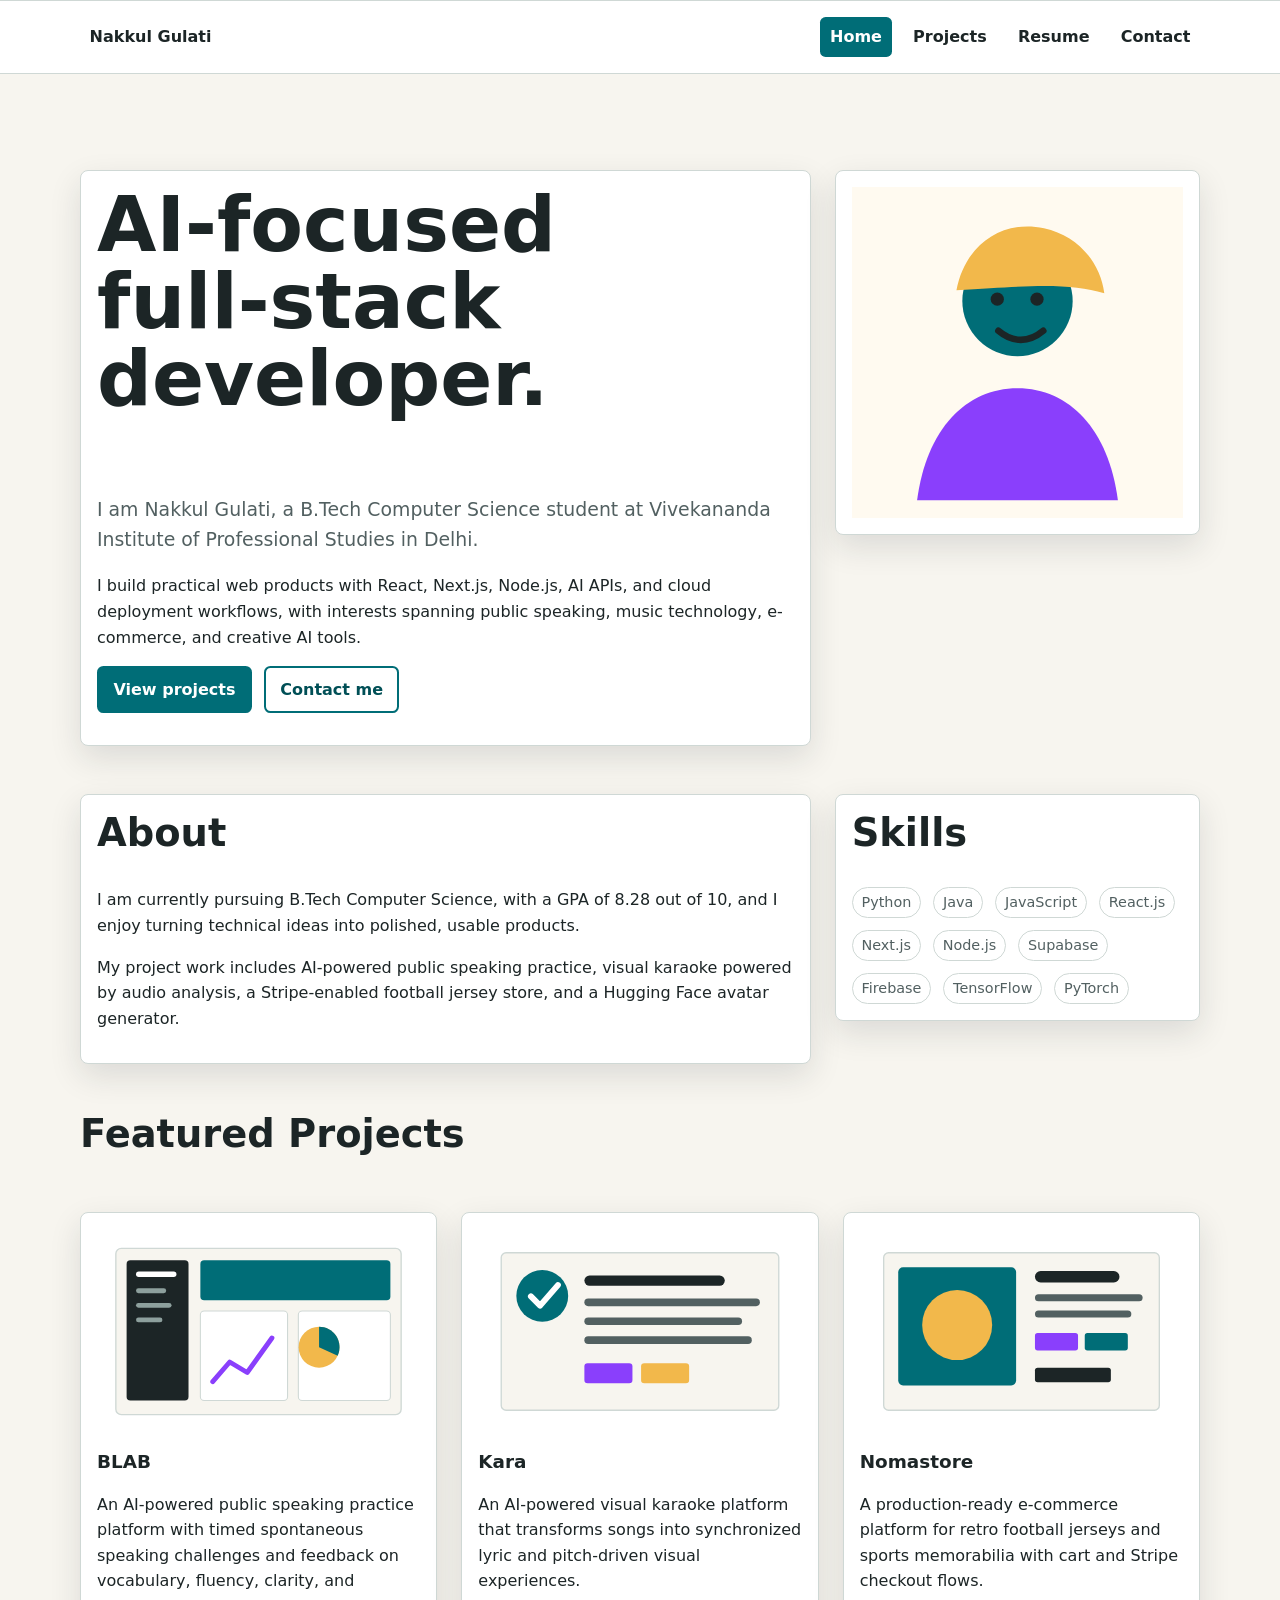
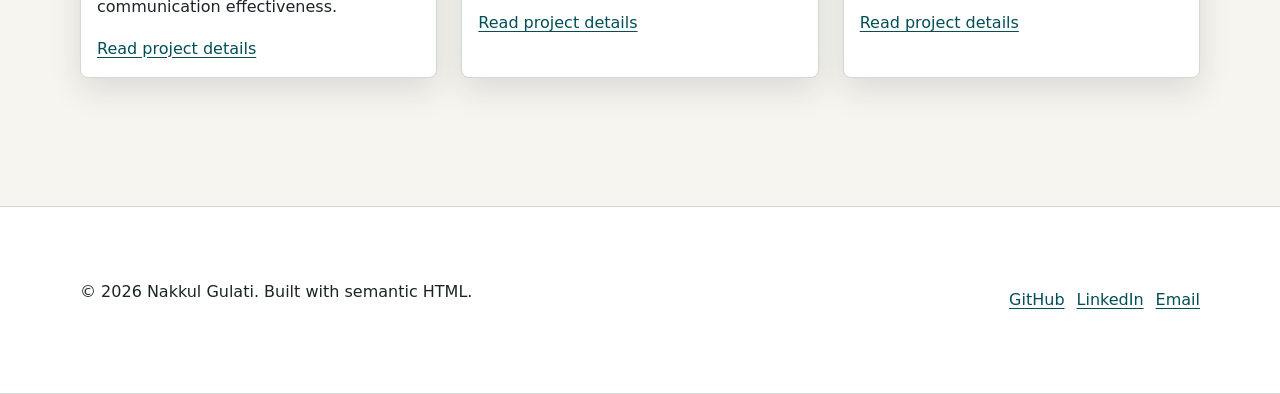
==== index.html @ f51c49ff "Initial portfolio website" ====
<!doctype html>
<html lang="en">
  <head>
    <meta charset="utf-8">
    <meta name="viewport" content="width=device-width, initial-scale=1">
    <title>Nakkul Gulati | Computer Science Portfolio</title>
    <meta name="description" content="Portfolio of Nakkul Gulati, a B.Tech Computer Science student building AI-powered web platforms, e-commerce products, and creative developer tools.">
    <link rel="canonical" href="https://example.com/">
    <meta property="og:title" content="Nakkul Gulati | Computer Science Portfolio">
    <meta property="og:description" content="AI-powered speaking practice, visual karaoke, e-commerce, and developer projects by Nakkul Gulati.">
    <meta property="og:image" content="https://example.com/assets/profile-portrait.svg">
    <meta property="og:type" content="profile">
    <meta name="twitter:card" content="summary_large_image">
    <meta name="twitter:title" content="Nakkul Gulati | Computer Science Portfolio">
    <meta name="twitter:description" content="AI-powered speaking practice, visual karaoke, e-commerce, and developer projects by Nakkul Gulati.">
    <meta name="twitter:image" content="https://example.com/assets/profile-portrait.svg">
    <link rel="stylesheet" href="styles.css">
    <script type="application/ld+json">
      {
        "@context": "https://schema.org",
        "@type": "ProfilePage",
        "dateModified": "2026-08-26",
        "mainEntity": {
          "@type": "Person",
          "name": "Nakkul Gulati",
          "jobTitle": "Computer Science Student and Full-Stack Developer",
          "email": "mailto:nakulgulati1994@gmail.com",
          "telephone": "+919625531077",
          "address": {
            "@type": "PostalAddress",
            "addressLocality": "Delhi",
            "addressCountry": "IN"
          },
          "url": "https://example.com/",
          "sameAs": [
            "https://www.linkedin.com/in/NakkulGulati",
            "https://github.com/noxgoes"
          ]
        }
      }
    </script>
  </head>
  <body>
    <a class="skip-link" href="#main-content">Skip to content</a>
    <header>
      <nav aria-label="Primary navigation">
        <a class="brand" href="index.html">Nakkul Gulati</a>
        <ul>
          <li><a href="index.html" aria-current="page">Home</a></li>
          <li><a href="projects.html">Projects</a></li>
          <li><a href="resume.html">Resume</a></li>
          <li><a href="contact.html">Contact</a></li>
        </ul>
      </nav>
    </header>

    <main id="main-content">
      <section class="hero" aria-labelledby="home-title">
        <article>
          <h1 id="home-title">AI-focused full-stack developer.</h1>
          <p class="lede">I am Nakkul Gulati, a B.Tech Computer Science student at Vivekananda Institute of Professional Studies in Delhi.</p>
          <p>I build practical web products with React, Next.js, Node.js, AI APIs, and cloud deployment workflows, with interests spanning public speaking, music technology, e-commerce, and creative AI tools.</p>
          <p class="button-row">
            <a class="button" href="projects.html">View projects</a>
            <a class="button secondary" href="contact.html">Contact me</a>
          </p>
        </article>
        <aside class="portrait" aria-label="Professional profile image">
          <img src="assets/profile-portrait.svg" alt="Abstract portrait representing Nakkul Gulati">
        </aside>
      </section>

      <section class="content-grid" aria-labelledby="about-heading">
        <article>
          <h2 id="about-heading">About</h2>
          <p>I am currently pursuing B.Tech Computer Science, with a GPA of 8.28 out of 10, and I enjoy turning technical ideas into polished, usable products.</p>
          <p>My project work includes AI-powered public speaking practice, visual karaoke powered by audio analysis, a Stripe-enabled football jersey store, and a Hugging Face avatar generator.</p>
        </article>
        <aside aria-label="Core strengths">
          <h2>Skills</h2>
          <ul class="tag-list">
            <li>Python</li>
            <li>Java</li>
            <li>JavaScript</li>
            <li>React.js</li>
            <li>Next.js</li>
            <li>Node.js</li>
            <li>Supabase</li>
            <li>Firebase</li>
            <li>TensorFlow</li>
            <li>PyTorch</li>
          </ul>
        </aside>
      </section>

      <section class="project-grid" aria-labelledby="featured-heading">
        <h2 id="featured-heading">Featured Projects</h2>
        <article>
          <img src="assets/project-dashboard.svg" alt="Dashboard-style interface preview representing BLAB public speaking analytics">
          <h3>BLAB</h3>
          <p>An AI-powered public speaking practice platform with timed spontaneous speaking challenges and feedback on vocabulary, fluency, clarity, and communication effectiveness.</p>
          <a href="projects.html#blab">Read project details</a>
        </article>
        <article>
          <img src="assets/project-accessibility.svg" alt="Checklist-style interface preview representing Kara audio synchronization features">
          <h3>Kara</h3>
          <p>An AI-powered visual karaoke platform that transforms songs into synchronized lyric and pitch-driven visual experiences.</p>
          <a href="projects.html#kara">Read project details</a>
        </article>
        <article>
          <img src="assets/project-commerce.svg" alt="Commerce product page preview representing Nomastore">
          <h3>Nomastore</h3>
          <p>A production-ready e-commerce platform for retro football jerseys and sports memorabilia with cart and Stripe checkout flows.</p>
          <a href="projects.html#nomastore">Read project details</a>
        </article>
      </section>
    </main>

    <footer>
      <section aria-labelledby="footer-heading">
        <h2 class="sr-only" id="footer-heading">Site Footer</h2>
        <p>&copy; 2026 Nakkul Gulati. Built with semantic HTML.</p>
        <ul>
          <li><a href="https://github.com/noxgoes">GitHub</a></li>
          <li><a href="https://www.linkedin.com/in/NakkulGulati">LinkedIn</a></li>
          <li><a href="mailto:nakulgulati1994@gmail.com">Email</a></li>
        </ul>
      </section>
    </footer>
  </body>
</html>
---- styles.css ----
:root {
  color-scheme: light;
  --bg: #f7f5ef;
  --surface: #ffffff;
  --ink: #1c2526;
  --muted: #526061;
  --accent: #006d77;
  --accent-strong: #004f56;
  --line: #cfd8d5;
  --focus: #b45309;
  --shadow: 0 12px 32px rgba(28, 37, 38, 0.12);
}

* {
  box-sizing: border-box;
}

html {
  scroll-behavior: smooth;
}

body {
  margin: 0;
  background: var(--bg);
  color: var(--ink);
  font-family: Inter, ui-sans-serif, system-ui, -apple-system, BlinkMacSystemFont, "Segoe UI", sans-serif;
  font-size: 1rem;
  line-height: 1.6;
}

img {
  display: block;
  max-width: 100%;
  height: auto;
}

a {
  color: var(--accent-strong);
  text-underline-offset: 0.18em;
}

a:hover {
  color: #8a3ffc;
}

a:focus-visible,
button:focus-visible,
input:focus-visible,
textarea:focus-visible,
select:focus-visible {
  outline: 3px solid var(--focus);
  outline-offset: 3px;
}

.skip-link {
  position: absolute;
  left: 1rem;
  top: 1rem;
  z-index: 10;
  transform: translateY(-150%);
  background: var(--ink);
  color: #fff;
  padding: 0.7rem 1rem;
  border-radius: 0.35rem;
}

.skip-link:focus {
  transform: translateY(0);
}

.sr-only {
  position: absolute;
  width: 1px;
  height: 1px;
  padding: 0;
  margin: -1px;
  overflow: hidden;
  clip: rect(0, 0, 0, 0);
  white-space: nowrap;
  border: 0;
}

header,
footer {
  background: #ffffff;
  border-block: 1px solid var(--line);
}

header {
  position: sticky;
  top: 0;
  z-index: 5;
}

nav,
main,
footer > section {
  width: min(1120px, calc(100% - 2rem));
  margin-inline: auto;
}

nav {
  display: flex;
  align-items: center;
  justify-content: space-between;
  gap: 1rem;
  padding-block: 1rem;
}

.brand {
  color: var(--ink);
  font-weight: 800;
  text-decoration: none;
}

nav ul,
footer ul,
.tag-list,
.resume-list,
.contact-list {
  display: flex;
  flex-wrap: wrap;
  gap: 0.75rem;
  padding: 0;
  margin: 0;
  list-style: none;
}

nav a {
  display: inline-flex;
  min-height: 2.5rem;
  align-items: center;
  border-radius: 0.35rem;
  padding: 0.35rem 0.6rem;
  color: var(--ink);
  font-weight: 650;
  text-decoration: none;
}

nav a[aria-current="page"] {
  background: var(--accent);
  color: #fff;
}

main {
  padding-block: 3rem;
}

section {
  margin-block: 3rem;
}

.hero,
.content-grid,
.project-grid,
.resume-grid,
.contact-grid {
  display: grid;
  gap: 1.5rem;
}

.hero,
.content-grid,
.resume-grid,
.contact-grid {
  grid-template-columns: minmax(0, 1.6fr) minmax(16rem, 0.8fr);
  align-items: start;
}

h1,
h2,
h3,
p {
  margin-top: 0;
}

h1 {
  max-width: 12ch;
  font-size: clamp(2.4rem, 6vw, 4.8rem);
  line-height: 1;
}

h2 {
  font-size: clamp(1.6rem, 3vw, 2.4rem);
  line-height: 1.15;
}

h3 {
  font-size: 1.15rem;
  line-height: 1.25;
}

.lede {
  max-width: 62ch;
  color: var(--muted);
  font-size: 1.18rem;
}

.button-row {
  display: flex;
  flex-wrap: wrap;
  gap: 0.75rem;
}

.button {
  display: inline-flex;
  min-height: 2.75rem;
  align-items: center;
  justify-content: center;
  border: 2px solid var(--accent);
  border-radius: 0.4rem;
  padding: 0.55rem 0.9rem;
  background: var(--accent);
  color: #fff;
  font-weight: 750;
  text-decoration: none;
}

.button.secondary {
  background: transparent;
  color: var(--accent-strong);
}

article,
aside,
.panel {
  border: 1px solid var(--line);
  border-radius: 0.5rem;
  background: var(--surface);
  box-shadow: var(--shadow);
}

article,
aside {
  padding: 1rem;
}

.portrait {
  overflow: hidden;
}

.portrait img {
  width: 100%;
}

.project-grid {
  grid-template-columns: repeat(3, minmax(0, 1fr));
}

.project-grid > h2 {
  grid-column: 1 / -1;
}

article img {
  border-radius: 0.35rem;
  margin-bottom: 1rem;
}

.tag-list li {
  border: 1px solid var(--line);
  border-radius: 999px;
  padding: 0.18rem 0.55rem;
  color: var(--muted);
  font-size: 0.9rem;
}

.resume-list {
  flex-direction: column;
}

.resume-list li {
  border-left: 4px solid var(--accent);
  padding-left: 0.85rem;
}

form {
  display: grid;
  gap: 1rem;
}

fieldset {
  display: grid;
  gap: 0.65rem;
  border: 1px solid var(--line);
  border-radius: 0.5rem;
  padding: 1rem;
}

label,
legend {
  font-weight: 750;
}

input,
textarea {
  width: 100%;
  min-height: 2.75rem;
  border: 1px solid #8da09d;
  border-radius: 0.35rem;
  padding: 0.65rem;
  color: var(--ink);
  font: inherit;
}

input[type="radio"] {
  width: auto;
  min-height: auto;
  margin-right: 0.4rem;
}

textarea {
  min-height: 9rem;
  resize: vertical;
}

.required {
  color: #9d2a14;
}

.error {
  min-height: 1.5rem;
  color: #9d2a14;
  font-weight: 650;
}

button {
  min-height: 2.9rem;
  border: 0;
  border-radius: 0.4rem;
  padding: 0.65rem 1rem;
  background: var(--accent);
  color: #fff;
  cursor: pointer;
  font: inherit;
  font-weight: 800;
}

footer {
  margin-top: 2rem;
}

footer > section {
  display: flex;
  align-items: center;
  justify-content: space-between;
  gap: 1rem;
  padding-block: 1.5rem;
}

@media (max-width: 780px) {
  nav,
  footer > section,
  .hero,
  .content-grid,
  .resume-grid,
  .contact-grid {
    display: grid;
    grid-template-columns: 1fr;
  }

  .project-grid {
    grid-template-columns: 1fr;
  }

  h1 {
    max-width: 100%;
  }
}
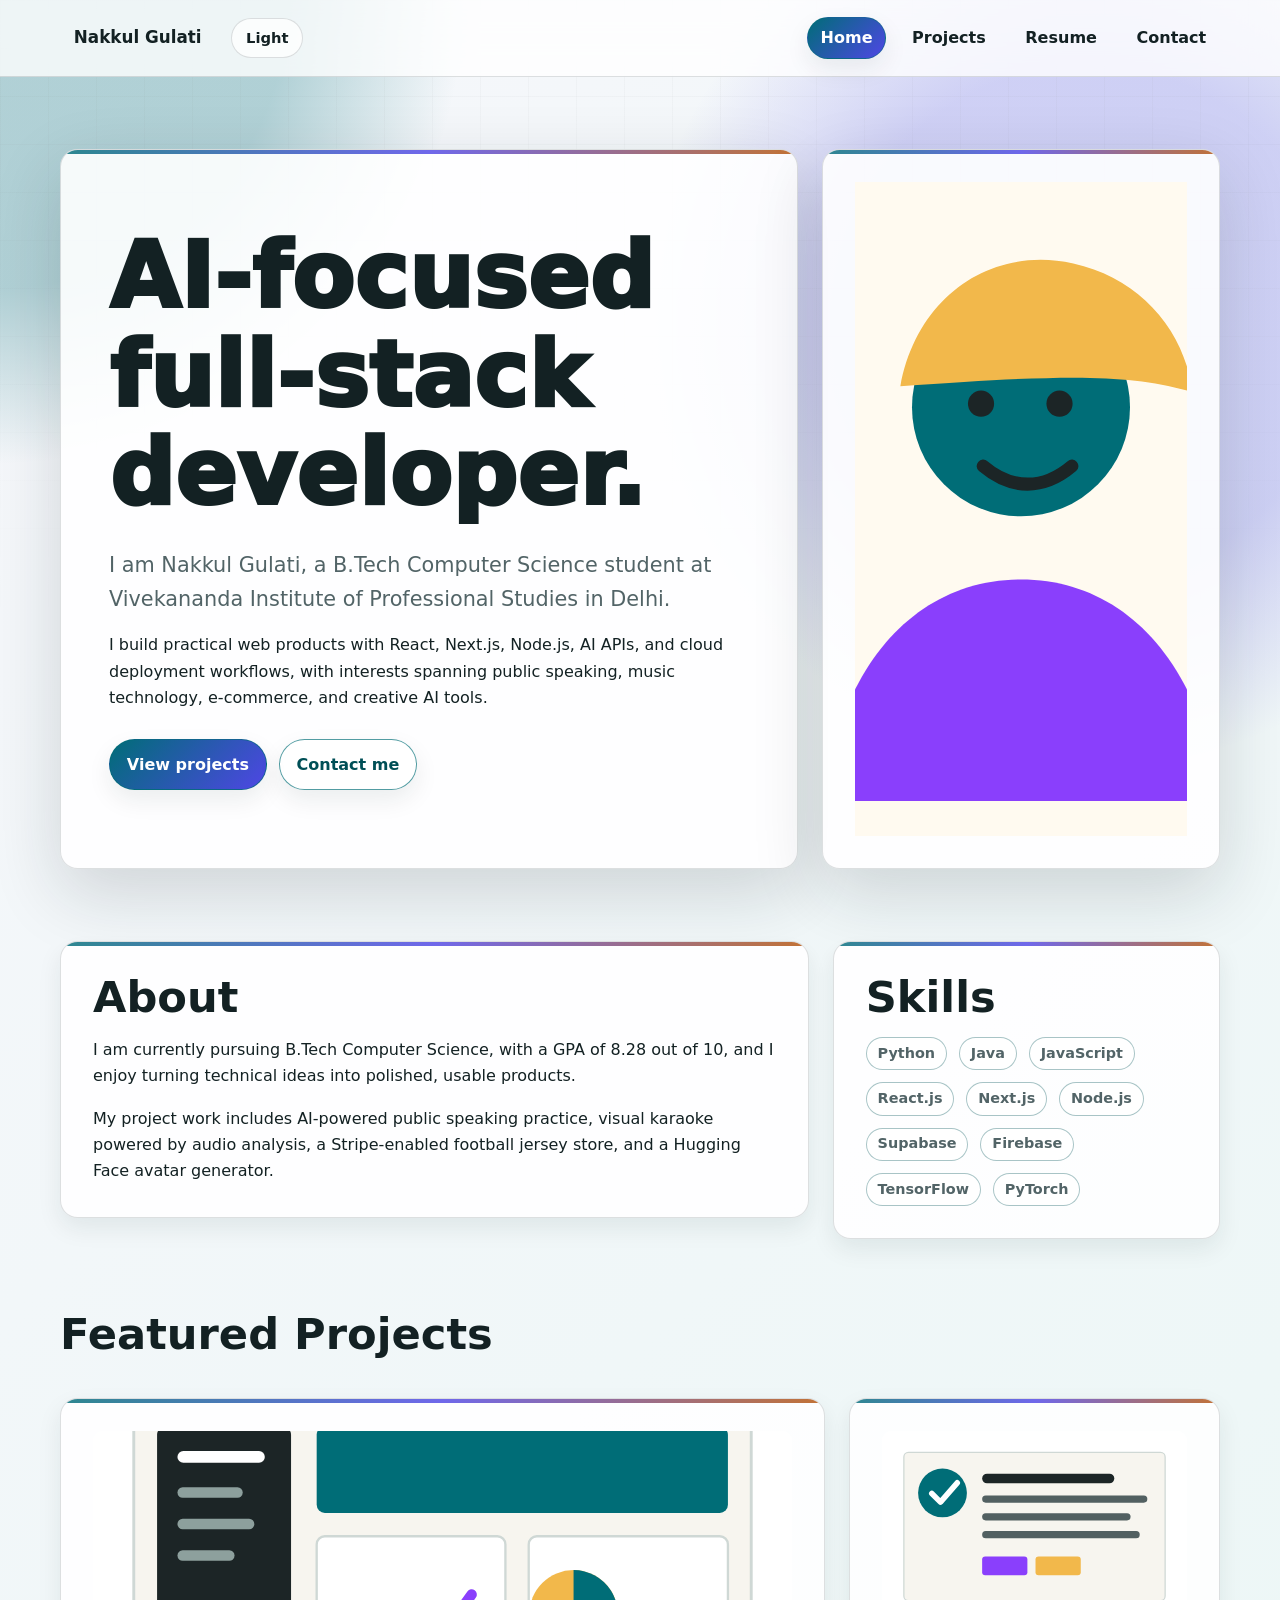
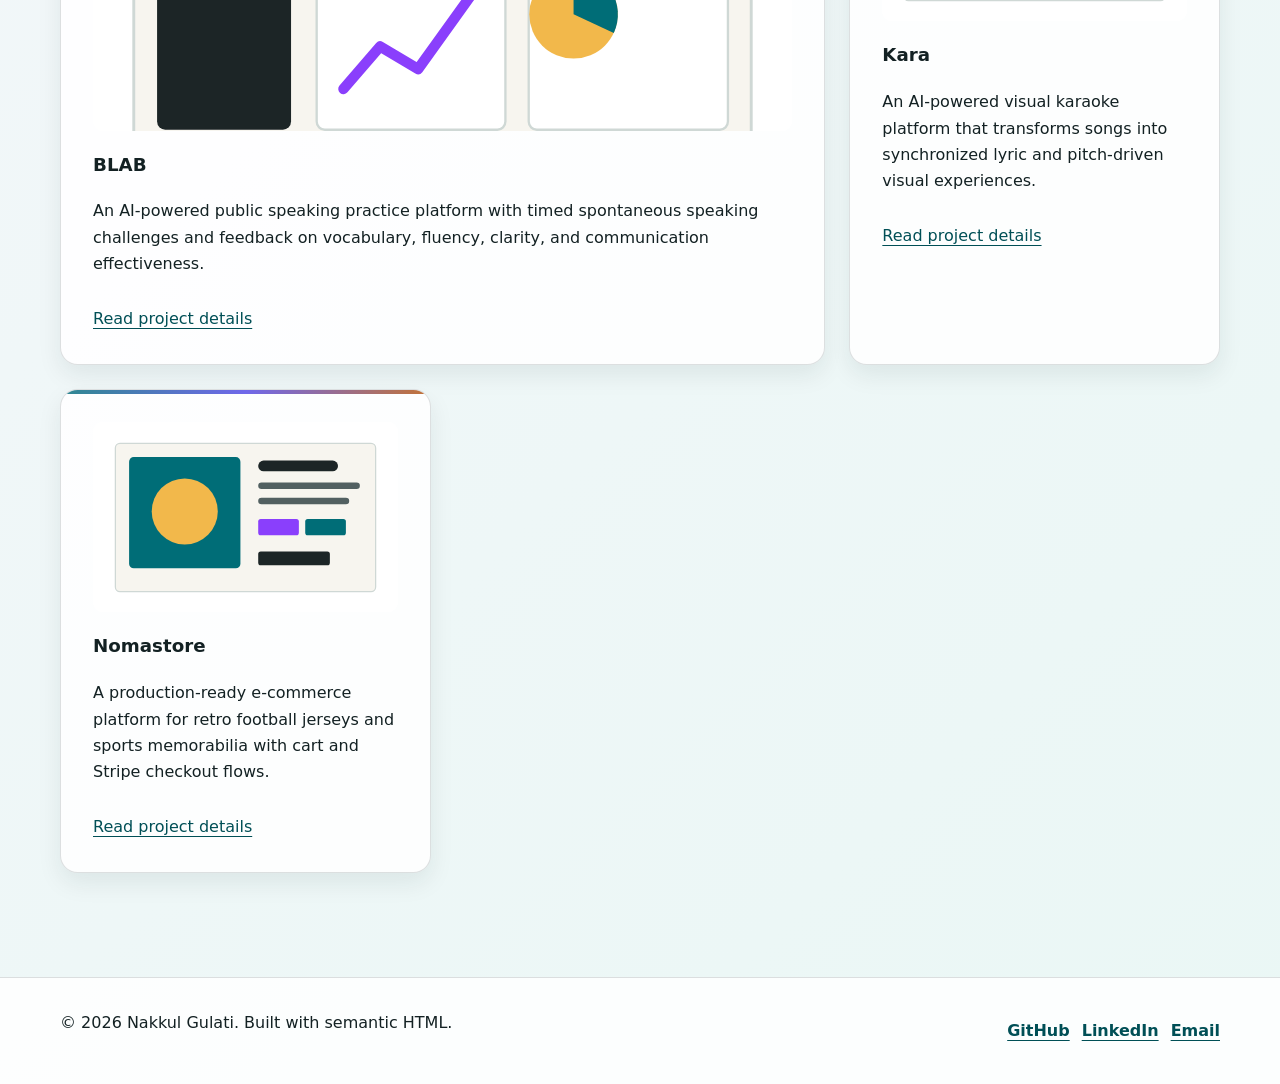
==== commit 1ebc650c: "Enhance responsive portfolio design" ====
--- a/index.html
+++ b/index.html
@@ -45,6 +45,7 @@
     <header>
       <nav aria-label="Primary navigation">
         <a class="brand" href="index.html">Nakkul Gulati</a>
+        <button class="theme-toggle" type="button" aria-label="Switch color theme" aria-pressed="false">Theme</button>
         <ul>
           <li><a href="index.html" aria-current="page">Home</a></li>
           <li><a href="projects.html">Projects</a></li>
@@ -127,5 +128,6 @@
         </ul>
       </section>
     </footer>
+    <script src="theme.js"></script>
   </body>
 </html>
--- a/styles.css
+++ b/styles.css
@@ -1,14 +1,90 @@
 :root {
   color-scheme: light;
-  --bg: #f7f5ef;
-  --surface: #ffffff;
-  --ink: #1c2526;
-  --muted: #526061;
+  --bg: #f6f7fb;
+  --bg-soft: #eaf7f5;
+  --surface: rgba(255, 255, 255, 0.88);
+  --surface-strong: #ffffff;
+  --ink: #132123;
+  --muted: #526467;
   --accent: #006d77;
   --accent-strong: #004f56;
-  --line: #cfd8d5;
+  --accent-warm: #b45309;
+  --accent-cool: #4f46e5;
+  --line: rgba(19, 33, 35, 0.14);
+  --field: #ffffff;
   --focus: #b45309;
-  --shadow: 0 12px 32px rgba(28, 37, 38, 0.12);
+  --shadow-sm: 0 10px 24px rgba(19, 33, 35, 0.08);
+  --shadow-lg: 0 24px 70px rgba(19, 33, 35, 0.16);
+  --radius-sm: 0.45rem;
+  --radius-md: 0.7rem;
+  --radius-lg: 1.1rem;
+  --container: min(1160px, calc(100% - 2rem));
+  --space-1: 0.5rem;
+  --space-2: 0.75rem;
+  --space-3: 1rem;
+  --space-4: 1.5rem;
+  --space-5: 2rem;
+  --space-6: 3rem;
+  --space-7: 4.5rem;
+}
+
+@media (prefers-color-scheme: dark) {
+  :root {
+    color-scheme: dark;
+    --bg: #0d1117;
+    --bg-soft: #112521;
+    --surface: rgba(20, 28, 38, 0.86);
+    --surface-strong: #141c26;
+    --ink: #f3f7f6;
+    --muted: #b8c7c5;
+    --accent: #2dd4bf;
+    --accent-strong: #7dd3fc;
+    --accent-warm: #fbbf24;
+    --accent-cool: #a5b4fc;
+    --line: rgba(243, 247, 246, 0.16);
+    --field: #101821;
+    --focus: #fbbf24;
+    --shadow-sm: 0 10px 24px rgba(0, 0, 0, 0.28);
+    --shadow-lg: 0 24px 80px rgba(0, 0, 0, 0.42);
+  }
+}
+
+:root[data-theme="dark"] {
+  color-scheme: dark;
+  --bg: #0d1117;
+  --bg-soft: #112521;
+  --surface: rgba(20, 28, 38, 0.86);
+  --surface-strong: #141c26;
+  --ink: #f3f7f6;
+  --muted: #b8c7c5;
+  --accent: #2dd4bf;
+  --accent-strong: #7dd3fc;
+  --accent-warm: #fbbf24;
+  --accent-cool: #a5b4fc;
+  --line: rgba(243, 247, 246, 0.16);
+  --field: #101821;
+  --focus: #fbbf24;
+  --shadow-sm: 0 10px 24px rgba(0, 0, 0, 0.28);
+  --shadow-lg: 0 24px 80px rgba(0, 0, 0, 0.42);
+}
+
+:root[data-theme="light"] {
+  color-scheme: light;
+  --bg: #f6f7fb;
+  --bg-soft: #eaf7f5;
+  --surface: rgba(255, 255, 255, 0.88);
+  --surface-strong: #ffffff;
+  --ink: #132123;
+  --muted: #526467;
+  --accent: #006d77;
+  --accent-strong: #004f56;
+  --accent-warm: #b45309;
+  --accent-cool: #4f46e5;
+  --line: rgba(19, 33, 35, 0.14);
+  --field: #ffffff;
+  --focus: #b45309;
+  --shadow-sm: 0 10px 24px rgba(19, 33, 35, 0.08);
+  --shadow-lg: 0 24px 70px rgba(19, 33, 35, 0.16);
 }
 
 * {
@@ -20,12 +96,30 @@
 }
 
 body {
+  min-height: 100vh;
   margin: 0;
-  background: var(--bg);
+  background:
+    radial-gradient(circle at top left, color-mix(in srgb, var(--accent) 28%, transparent) 0 18rem, transparent 29rem),
+    radial-gradient(circle at 85% 12%, color-mix(in srgb, var(--accent-cool) 22%, transparent) 0 16rem, transparent 28rem),
+    linear-gradient(135deg, var(--bg), var(--bg-soft));
   color: var(--ink);
   font-family: Inter, ui-sans-serif, system-ui, -apple-system, BlinkMacSystemFont, "Segoe UI", sans-serif;
   font-size: 1rem;
-  line-height: 1.6;
+  line-height: 1.65;
+  letter-spacing: 0;
+}
+
+body::before {
+  position: fixed;
+  inset: 0;
+  z-index: -1;
+  pointer-events: none;
+  content: "";
+  background-image:
+    linear-gradient(rgba(128, 128, 128, 0.05) 1px, transparent 1px),
+    linear-gradient(90deg, rgba(128, 128, 128, 0.05) 1px, transparent 1px);
+  background-size: 48px 48px;
+  mask-image: linear-gradient(to bottom, #000, transparent 70%);
 }
 
 img {
@@ -36,11 +130,13 @@
 
 a {
   color: var(--accent-strong);
-  text-underline-offset: 0.18em;
+  text-decoration-thickness: 0.08em;
+  text-underline-offset: 0.22em;
+  transition: color 180ms ease, background 180ms ease, border-color 180ms ease, transform 180ms ease;
 }
 
 a:hover {
-  color: #8a3ffc;
+  color: var(--accent-cool);
 }
 
 a:focus-visible,
@@ -49,19 +145,20 @@
 textarea:focus-visible,
 select:focus-visible {
   outline: 3px solid var(--focus);
-  outline-offset: 3px;
+  outline-offset: 4px;
 }
 
 .skip-link {
   position: absolute;
   left: 1rem;
   top: 1rem;
-  z-index: 10;
+  z-index: 20;
   transform: translateY(-150%);
+  border-radius: var(--radius-sm);
   background: var(--ink);
-  color: #fff;
-  padding: 0.7rem 1rem;
-  border-radius: 0.35rem;
+  color: var(--bg);
+  padding: 0.75rem 1rem;
+  font-weight: 800;
 }
 
 .skip-link:focus {
@@ -80,36 +177,40 @@
   border: 0;
 }
 
-header,
-footer {
-  background: #ffffff;
-  border-block: 1px solid var(--line);
-}
-
 header {
   position: sticky;
   top: 0;
-  z-index: 5;
+  z-index: 10;
+  border-bottom: 1px solid var(--line);
+  background: color-mix(in srgb, var(--surface-strong) 78%, transparent);
+  backdrop-filter: blur(18px);
+}
+
+footer {
+  border-top: 1px solid var(--line);
+  background: color-mix(in srgb, var(--surface-strong) 84%, transparent);
 }
 
 nav,
 main,
 footer > section {
-  width: min(1120px, calc(100% - 2rem));
+  width: var(--container);
   margin-inline: auto;
 }
 
 nav {
-  display: flex;
+  display: grid;
+  grid-template-columns: 1fr auto;
+  gap: var(--space-3);
   align-items: center;
-  justify-content: space-between;
-  gap: 1rem;
-  padding-block: 1rem;
+  padding-block: var(--space-3);
 }
 
 .brand {
+  width: max-content;
   color: var(--ink);
-  font-weight: 800;
+  font-size: 1.05rem;
+  font-weight: 900;
   text-decoration: none;
 }
 
@@ -120,34 +221,67 @@
 .contact-list {
   display: flex;
   flex-wrap: wrap;
-  gap: 0.75rem;
+  gap: var(--space-2);
   padding: 0;
   margin: 0;
   list-style: none;
+}
+
+nav ul {
+  grid-column: 1 / -1;
+  align-items: center;
 }
 
 nav a {
   display: inline-flex;
   min-height: 2.5rem;
   align-items: center;
-  border-radius: 0.35rem;
-  padding: 0.35rem 0.6rem;
+  border: 1px solid transparent;
+  border-radius: 999px;
+  padding: 0.45rem 0.8rem;
   color: var(--ink);
-  font-weight: 650;
+  font-weight: 750;
   text-decoration: none;
 }
 
+nav a:hover {
+  border-color: var(--line);
+  background: color-mix(in srgb, var(--surface-strong) 68%, transparent);
+  color: var(--accent-strong);
+}
+
 nav a[aria-current="page"] {
-  background: var(--accent);
-  color: #fff;
+  border-color: color-mix(in srgb, var(--accent) 52%, transparent);
+  background: linear-gradient(135deg, var(--accent), var(--accent-cool));
+  color: #ffffff;
+  box-shadow: var(--shadow-sm);
+}
+
+.theme-toggle {
+  min-height: 2.5rem;
+  border: 1px solid var(--line);
+  border-radius: 999px;
+  padding: 0.45rem 0.85rem;
+  background: color-mix(in srgb, var(--surface-strong) 76%, transparent);
+  color: var(--ink);
+  box-shadow: none;
+  font-size: 0.92rem;
+  font-weight: 850;
+}
+
+.theme-toggle:hover {
+  transform: translateY(-1px);
+  box-shadow: var(--shadow-sm);
 }
 
 main {
-  padding-block: 3rem;
+  display: grid;
+  gap: var(--space-6);
+  padding-block: var(--space-6);
 }
 
 section {
-  margin-block: 3rem;
+  margin: 0;
 }
 
 .hero,
@@ -156,15 +290,7 @@
 .resume-grid,
 .contact-grid {
   display: grid;
-  gap: 1.5rem;
-}
-
-.hero,
-.content-grid,
-.resume-grid,
-.contact-grid {
-  grid-template-columns: minmax(0, 1.6fr) minmax(16rem, 0.8fr);
-  align-items: start;
+  gap: var(--space-4);
 }
 
 h1,
@@ -174,195 +300,375 @@
   margin-top: 0;
 }
 
+h1,
+h2,
+h3 {
+  line-height: 1.08;
+  text-wrap: balance;
+}
+
 h1 {
-  max-width: 12ch;
-  font-size: clamp(2.4rem, 6vw, 4.8rem);
-  line-height: 1;
+  max-width: 11ch;
+  margin-bottom: var(--space-4);
+  font-size: clamp(2.6rem, 14vw, 5.7rem);
+  font-weight: 950;
 }
 
 h2 {
-  font-size: clamp(1.6rem, 3vw, 2.4rem);
-  line-height: 1.15;
+  margin-bottom: var(--space-3);
+  font-size: clamp(1.55rem, 8vw, 2.7rem);
+  font-weight: 900;
 }
 
 h3 {
-  font-size: 1.15rem;
-  line-height: 1.25;
+  margin-bottom: var(--space-2);
+  font-size: 1.14rem;
+  font-weight: 850;
+}
+
+p {
+  margin-bottom: var(--space-3);
+}
+
+p:last-child,
+article > :last-child,
+aside > :last-child {
+  margin-bottom: 0;
 }
 
 .lede {
-  max-width: 62ch;
+  max-width: 64ch;
   color: var(--muted);
-  font-size: 1.18rem;
+  font-size: clamp(1.08rem, 4vw, 1.3rem);
 }
 
 .button-row {
   display: flex;
   flex-wrap: wrap;
-  gap: 0.75rem;
+  gap: var(--space-2);
+  padding-top: var(--space-2);
 }
 
 .button {
   display: inline-flex;
-  min-height: 2.75rem;
+  min-height: 3rem;
   align-items: center;
   justify-content: center;
-  border: 2px solid var(--accent);
-  border-radius: 0.4rem;
-  padding: 0.55rem 0.9rem;
-  background: var(--accent);
-  color: #fff;
-  font-weight: 750;
+  border: 1px solid color-mix(in srgb, var(--accent) 68%, transparent);
+  border-radius: 999px;
+  padding: 0.7rem 1.05rem;
+  background: linear-gradient(135deg, var(--accent), var(--accent-cool));
+  color: #ffffff;
+  font-weight: 850;
   text-decoration: none;
+  box-shadow: var(--shadow-sm);
+}
+
+.button:hover {
+  color: #ffffff;
+  transform: translateY(-2px);
+  box-shadow: var(--shadow-lg);
 }
 
 .button.secondary {
-  background: transparent;
+  background: color-mix(in srgb, var(--surface-strong) 72%, transparent);
   color: var(--accent-strong);
 }
 
 article,
 aside,
 .panel {
+  position: relative;
+  overflow: hidden;
   border: 1px solid var(--line);
-  border-radius: 0.5rem;
+  border-radius: var(--radius-lg);
   background: var(--surface);
-  box-shadow: var(--shadow);
+  box-shadow: var(--shadow-sm);
 }
 
 article,
 aside {
-  padding: 1rem;
+  padding: var(--space-4);
+}
+
+article::before,
+aside::before {
+  position: absolute;
+  inset: 0 0 auto;
+  height: 4px;
+  content: "";
+  background: linear-gradient(90deg, var(--accent), var(--accent-cool), var(--accent-warm));
+  opacity: 0.82;
+}
+
+.hero > article {
+  display: grid;
+  align-content: center;
+  min-height: min(720px, calc(100vh - 8rem));
+  padding: clamp(1.25rem, 5vw, 3rem);
+}
+
+.hero > article,
+.hero > aside {
+  box-shadow: var(--shadow-lg);
 }
 
 .portrait {
-  overflow: hidden;
+  align-self: stretch;
 }
 
 .portrait img {
   width: 100%;
+  height: 100%;
+  min-height: 20rem;
+  object-fit: cover;
 }
 
 .project-grid {
-  grid-template-columns: repeat(3, minmax(0, 1fr));
+  grid-template-columns: 1fr;
 }
 
 .project-grid > h2 {
   grid-column: 1 / -1;
 }
 
+.project-grid article {
+  display: grid;
+  gap: var(--space-2);
+  align-content: start;
+  transition: transform 180ms ease, box-shadow 180ms ease, border-color 180ms ease;
+}
+
+.project-grid article:hover {
+  border-color: color-mix(in srgb, var(--accent) 42%, var(--line));
+  transform: translateY(-4px);
+  box-shadow: var(--shadow-lg);
+}
+
 article img {
-  border-radius: 0.35rem;
-  margin-bottom: 1rem;
+  width: 100%;
+  aspect-ratio: 16 / 10;
+  object-fit: cover;
+  border-radius: var(--radius-md);
+  margin-bottom: var(--space-2);
+  background: var(--surface-strong);
 }
 
 .tag-list li {
-  border: 1px solid var(--line);
+  display: inline-flex;
+  min-height: 2rem;
+  align-items: center;
+  border: 1px solid color-mix(in srgb, var(--accent) 24%, var(--line));
   border-radius: 999px;
-  padding: 0.18rem 0.55rem;
+  padding: 0.24rem 0.68rem;
+  background: color-mix(in srgb, var(--surface-strong) 68%, transparent);
   color: var(--muted);
   font-size: 0.9rem;
+  font-weight: 700;
 }
 
 .resume-list {
   flex-direction: column;
+  gap: var(--space-4);
 }
 
 .resume-list li {
   border-left: 4px solid var(--accent);
-  padding-left: 0.85rem;
+  padding-left: var(--space-3);
 }
 
 form {
   display: grid;
-  gap: 1rem;
+  gap: var(--space-3);
+}
+
+form > p {
+  display: grid;
+  gap: var(--space-1);
 }
 
 fieldset {
   display: grid;
-  gap: 0.65rem;
+  gap: var(--space-2);
   border: 1px solid var(--line);
-  border-radius: 0.5rem;
-  padding: 1rem;
+  border-radius: var(--radius-md);
+  padding: var(--space-3);
+}
+
+fieldset p {
+  display: flex;
+  align-items: center;
+  gap: var(--space-1);
 }
 
 label,
 legend {
-  font-weight: 750;
+  font-weight: 800;
 }
 
 input,
 textarea {
   width: 100%;
-  min-height: 2.75rem;
-  border: 1px solid #8da09d;
-  border-radius: 0.35rem;
-  padding: 0.65rem;
+  min-height: 2.9rem;
+  border: 1px solid color-mix(in srgb, var(--muted) 58%, transparent);
+  border-radius: var(--radius-sm);
+  padding: 0.72rem 0.82rem;
+  background: var(--field);
   color: var(--ink);
   font: inherit;
+  transition: border-color 180ms ease, box-shadow 180ms ease, background 180ms ease;
+}
+
+input:hover,
+textarea:hover {
+  border-color: var(--accent);
 }
 
 input[type="radio"] {
   width: auto;
   min-height: auto;
-  margin-right: 0.4rem;
+  margin: 0;
+  accent-color: var(--accent);
 }
 
 textarea {
-  min-height: 9rem;
+  min-height: 10rem;
   resize: vertical;
 }
 
 .required {
-  color: #9d2a14;
+  color: #a92312;
+}
+
+@media (prefers-color-scheme: dark) {
+  .required {
+    color: #fca5a5;
+  }
 }
 
 .error {
   min-height: 1.5rem;
-  color: #9d2a14;
-  font-weight: 650;
+  color: #a92312;
+  font-weight: 750;
+}
+
+@media (prefers-color-scheme: dark) {
+  .error {
+    color: #fca5a5;
+  }
 }
 
 button {
-  min-height: 2.9rem;
+  min-height: 3rem;
   border: 0;
-  border-radius: 0.4rem;
-  padding: 0.65rem 1rem;
-  background: var(--accent);
-  color: #fff;
+  border-radius: 999px;
+  padding: 0.75rem 1.1rem;
+  background: linear-gradient(135deg, var(--accent), var(--accent-cool));
+  color: #ffffff;
   cursor: pointer;
   font: inherit;
+  font-weight: 900;
+  box-shadow: var(--shadow-sm);
+  transition: transform 180ms ease, box-shadow 180ms ease;
+}
+
+button:hover {
+  transform: translateY(-2px);
+  box-shadow: var(--shadow-lg);
+}
+
+footer {
+  margin-top: var(--space-5);
+}
+
+footer > section {
+  display: grid;
+  gap: var(--space-3);
+  padding-block: var(--space-5);
+}
+
+footer ul {
+  align-items: center;
+}
+
+footer a {
   font-weight: 800;
 }
 
-footer {
-  margin-top: 2rem;
-}
-
-footer > section {
-  display: flex;
-  align-items: center;
-  justify-content: space-between;
-  gap: 1rem;
-  padding-block: 1.5rem;
-}
-
-@media (max-width: 780px) {
-  nav,
-  footer > section,
+@media (min-width: 560px) {
+  nav {
+    grid-template-columns: auto auto 1fr;
+    align-items: center;
+  }
+
+  nav ul {
+    grid-column: auto;
+    justify-content: end;
+  }
+
+  .project-grid {
+    grid-template-columns: repeat(2, minmax(0, 1fr));
+  }
+}
+
+@media (min-width: 820px) {
+  main {
+    gap: var(--space-7);
+    padding-block: var(--space-7);
+  }
+
   .hero,
   .content-grid,
   .resume-grid,
   .contact-grid {
-    display: grid;
-    grid-template-columns: 1fr;
+    grid-template-columns: minmax(0, 1.45fr) minmax(17rem, 0.75fr);
+    align-items: start;
+  }
+
+  .hero {
+    align-items: stretch;
   }
 
   .project-grid {
-    grid-template-columns: 1fr;
-  }
-
-  h1 {
-    max-width: 100%;
-  }
-}
+    grid-template-columns: repeat(3, minmax(0, 1fr));
+  }
+
+  .project-grid article:nth-of-type(4n + 1) {
+    grid-column: span 2;
+  }
+
+  .project-grid article:nth-of-type(4n + 1) img {
+    aspect-ratio: 21 / 9;
+  }
+
+  footer > section {
+    grid-template-columns: 1fr auto;
+    align-items: center;
+  }
+}
+
+@media (min-width: 1100px) {
+  .hero {
+    grid-template-columns: minmax(0, 1.3fr) minmax(20rem, 0.7fr);
+  }
+
+  article,
+  aside {
+    padding: var(--space-5);
+  }
+
+  .project-grid {
+    grid-auto-flow: dense;
+  }
+}
+
+@media (prefers-reduced-motion: reduce) {
+  *,
+  *::before,
+  *::after {
+    scroll-behavior: auto !important;
+    transition-duration: 0.01ms !important;
+    animation-duration: 0.01ms !important;
+    animation-iteration-count: 1 !important;
+  }
+}
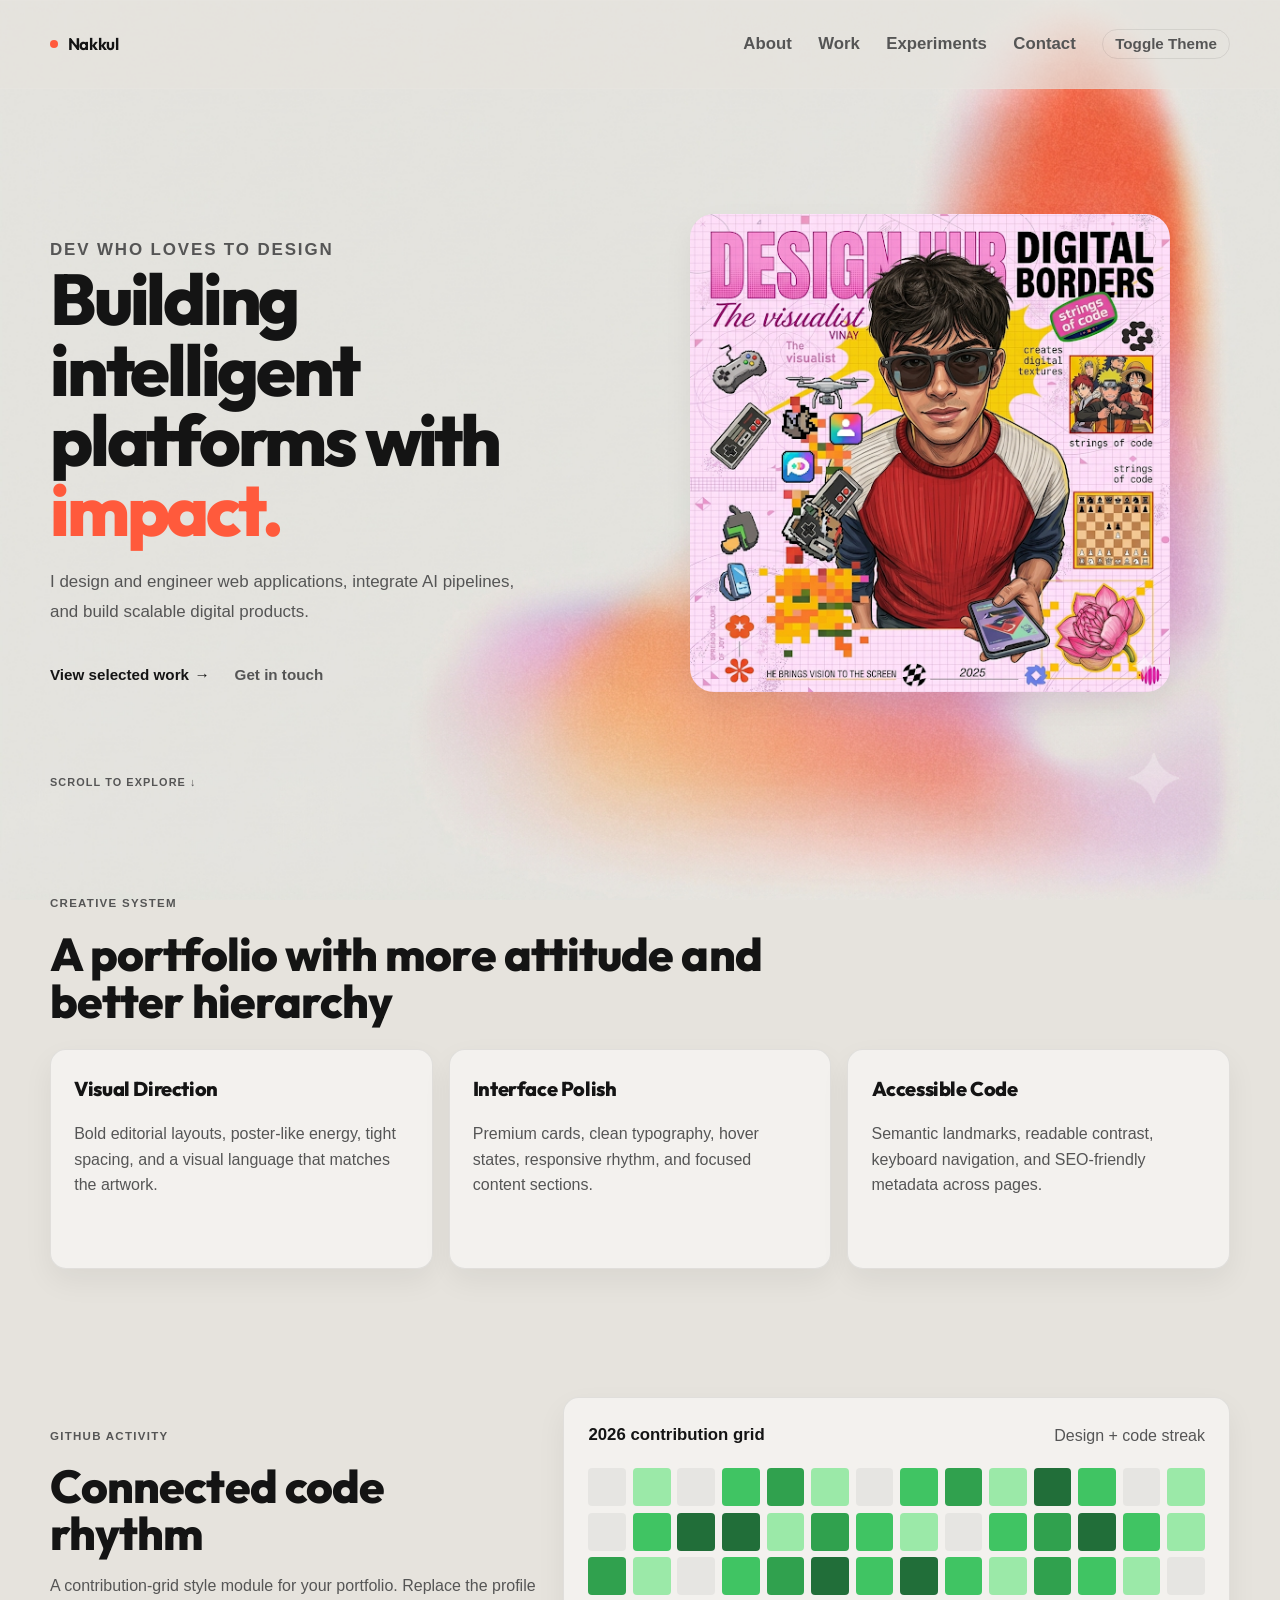
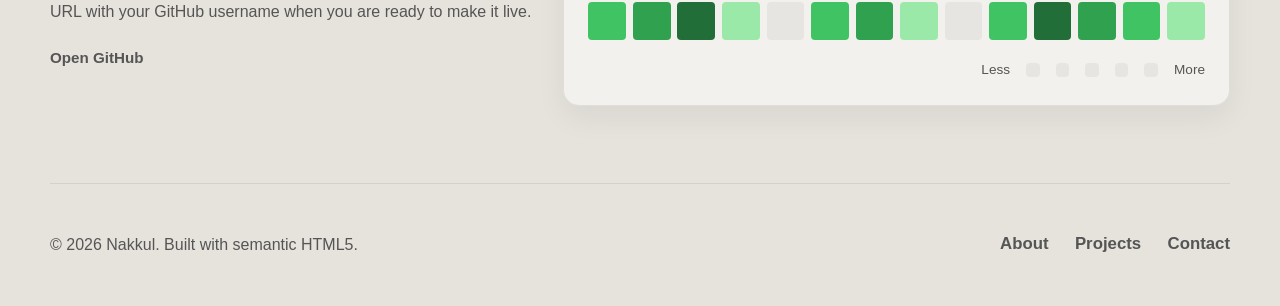
==== commit f1cf8571: "Apply recent portfolio changes" ====
--- a/index.html
+++ b/index.html
@@ -1,133 +1,116 @@
-<!doctype html>
+<!DOCTYPE html>
 <html lang="en">
-  <head>
-    <meta charset="utf-8">
-    <meta name="viewport" content="width=device-width, initial-scale=1">
-    <title>Nakkul Gulati | Computer Science Portfolio</title>
-    <meta name="description" content="Portfolio of Nakkul Gulati, a B.Tech Computer Science student building AI-powered web platforms, e-commerce products, and creative developer tools.">
-    <link rel="canonical" href="https://example.com/">
-    <meta property="og:title" content="Nakkul Gulati | Computer Science Portfolio">
-    <meta property="og:description" content="AI-powered speaking practice, visual karaoke, e-commerce, and developer projects by Nakkul Gulati.">
-    <meta property="og:image" content="https://example.com/assets/profile-portrait.svg">
-    <meta property="og:type" content="profile">
-    <meta name="twitter:card" content="summary_large_image">
-    <meta name="twitter:title" content="Nakkul Gulati | Computer Science Portfolio">
-    <meta name="twitter:description" content="AI-powered speaking practice, visual karaoke, e-commerce, and developer projects by Nakkul Gulati.">
-    <meta name="twitter:image" content="https://example.com/assets/profile-portrait.svg">
-    <link rel="stylesheet" href="styles.css">
-    <script type="application/ld+json">
-      {
-        "@context": "https://schema.org",
-        "@type": "ProfilePage",
-        "dateModified": "2026-08-26",
-        "mainEntity": {
-          "@type": "Person",
-          "name": "Nakkul Gulati",
-          "jobTitle": "Computer Science Student and Full-Stack Developer",
-          "email": "mailto:nakulgulati1994@gmail.com",
-          "telephone": "+919625531077",
-          "address": {
-            "@type": "PostalAddress",
-            "addressLocality": "Delhi",
-            "addressCountry": "IN"
-          },
-          "url": "https://example.com/",
-          "sameAs": [
-            "https://www.linkedin.com/in/NakkulGulati",
-            "https://github.com/noxgoes"
-          ]
-        }
-      }
-    </script>
-  </head>
-  <body>
-    <a class="skip-link" href="#main-content">Skip to content</a>
-    <header>
-      <nav aria-label="Primary navigation">
-        <a class="brand" href="index.html">Nakkul Gulati</a>
-        <button class="theme-toggle" type="button" aria-label="Switch color theme" aria-pressed="false">Theme</button>
-        <ul>
-          <li><a href="index.html" aria-current="page">Home</a></li>
-          <li><a href="projects.html">Projects</a></li>
-          <li><a href="resume.html">Resume</a></li>
-          <li><a href="contact.html">Contact</a></li>
-        </ul>
-      </nav>
-    </header>
+<head>
+  <meta charset="UTF-8">
+  <meta name="viewport" content="width=device-width, initial-scale=1.0">
+  <meta name="description" content="Premium personal portfolio for Nakkul, a visual designer and front-end creator blending digital textures, code, and accessible web craft.">
+  <meta name="keywords" content="Nakkul portfolio, design portfolio, front-end developer, digital borders, strings of code, visual designer">
+  <meta name="author" content="Nakkul">
+  <meta name="robots" content="index, follow">
+  <meta property="og:title" content="Nakkul | Digital Designer Portfolio">
+  <meta property="og:description" content="Explore Nakkul's visual design, coded interfaces, project work, and GitHub activity.">
+  <meta property="og:type" content="website">
+  <meta property="og:url" content="https://example.com/">
+  <meta property="og:image" content="assets/nakkul-portrait.png">
+  <meta name="twitter:card" content="summary_large_image">
+  <title>Nakkul | Digital Designer Portfolio</title>
+  <link rel="canonical" href="https://example.com/">
+  <link rel="preconnect" href="https://fonts.googleapis.com">
+  <link rel="preconnect" href="https://fonts.gstatic.com" crossorigin>
+  <link href="https://fonts.googleapis.com/css2?family=Outfit:wght@400..900&display=swap" rel="stylesheet">
+  <link rel="stylesheet" href="styles.css">
+</head>
+<body>
+  <a class="skip-link" href="#main-content">Skip to main content</a>
 
-    <main id="main-content">
-      <section class="hero" aria-labelledby="home-title">
+  <header class="site-header">
+    <nav class="site-nav" aria-label="Primary navigation">
+      <a class="brand" href="index.html" aria-current="page">Nakkul</a>
+      <ul>
+        <li><a href="about.html">About</a></li>
+        <li><a href="projects.html">Work</a></li>
+        <li><a href="#github-activity">Experiments</a></li>
+        <li><a href="contact.html">Contact</a></li>
+        <li><button id="theme-toggle" class="button secondary" style="min-height:30px; padding:0 0.75rem; border:1px solid var(--line); border-radius:15px;">Toggle Theme</button></li>
+      </ul>
+    </nav>
+  </header>
+
+  <main id="main-content">
+    <section class="hero" aria-labelledby="hero-title">
+      <div class="hero-copy">
+        <p class="eyebrow">Dev who loves to design</p>
+        <h1 id="hero-title">Building intelligent platforms with <span>impact.</span></h1>
+        <p>I design and engineer web applications, integrate AI pipelines, and build scalable digital products.</p>
+        <div class="actions" aria-label="Portfolio actions">
+          <a class="button primary" href="projects.html">View selected work <span aria-hidden="true">&rarr;</span></a>
+          <a class="button secondary" href="contact.html">Get in touch</a>
+        </div>
+        <a class="scroll-cue" href="#focus-title">Scroll to explore <span aria-hidden="true">&darr;</span></a>
+      </div>
+      <figure class="hero-art" style="display: flex; justify-content: center; align-items: center;">
+        <img src="assets/profile.png" alt="Nakkul Gulati" style="border-radius: 1.5rem; width: 100%; max-width: 480px; box-shadow: var(--shadow);">
+      </figure>
+    </section>
+
+    <section class="section" aria-labelledby="focus-title">
+      <div class="section-heading">
+        <p class="eyebrow">Creative system</p>
+        <h2 id="focus-title">A portfolio with more attitude and better hierarchy</h2>
+      </div>
+      <div class="feature-grid">
         <article>
-          <h1 id="home-title">AI-focused full-stack developer.</h1>
-          <p class="lede">I am Nakkul Gulati, a B.Tech Computer Science student at Vivekananda Institute of Professional Studies in Delhi.</p>
-          <p>I build practical web products with React, Next.js, Node.js, AI APIs, and cloud deployment workflows, with interests spanning public speaking, music technology, e-commerce, and creative AI tools.</p>
-          <p class="button-row">
-            <a class="button" href="projects.html">View projects</a>
-            <a class="button secondary" href="contact.html">Contact me</a>
-          </p>
-        </article>
-        <aside class="portrait" aria-label="Professional profile image">
-          <img src="assets/profile-portrait.svg" alt="Abstract portrait representing Nakkul Gulati">
-        </aside>
-      </section>
-
-      <section class="content-grid" aria-labelledby="about-heading">
-        <article>
-          <h2 id="about-heading">About</h2>
-          <p>I am currently pursuing B.Tech Computer Science, with a GPA of 8.28 out of 10, and I enjoy turning technical ideas into polished, usable products.</p>
-          <p>My project work includes AI-powered public speaking practice, visual karaoke powered by audio analysis, a Stripe-enabled football jersey store, and a Hugging Face avatar generator.</p>
-        </article>
-        <aside aria-label="Core strengths">
-          <h2>Skills</h2>
-          <ul class="tag-list">
-            <li>Python</li>
-            <li>Java</li>
-            <li>JavaScript</li>
-            <li>React.js</li>
-            <li>Next.js</li>
-            <li>Node.js</li>
-            <li>Supabase</li>
-            <li>Firebase</li>
-            <li>TensorFlow</li>
-            <li>PyTorch</li>
-          </ul>
-        </aside>
-      </section>
-
-      <section class="project-grid" aria-labelledby="featured-heading">
-        <h2 id="featured-heading">Featured Projects</h2>
-        <article>
-          <img src="assets/project-dashboard.svg" alt="Dashboard-style interface preview representing BLAB public speaking analytics">
-          <h3>BLAB</h3>
-          <p>An AI-powered public speaking practice platform with timed spontaneous speaking challenges and feedback on vocabulary, fluency, clarity, and communication effectiveness.</p>
-          <a href="projects.html#blab">Read project details</a>
+          <h3>Visual Direction</h3>
+          <p>Bold editorial layouts, poster-like energy, tight spacing, and a visual language that matches the artwork.</p>
         </article>
         <article>
-          <img src="assets/project-accessibility.svg" alt="Checklist-style interface preview representing Kara audio synchronization features">
-          <h3>Kara</h3>
-          <p>An AI-powered visual karaoke platform that transforms songs into synchronized lyric and pitch-driven visual experiences.</p>
-          <a href="projects.html#kara">Read project details</a>
+          <h3>Interface Polish</h3>
+          <p>Premium cards, clean typography, hover states, responsive rhythm, and focused content sections.</p>
         </article>
         <article>
-          <img src="assets/project-commerce.svg" alt="Commerce product page preview representing Nomastore">
-          <h3>Nomastore</h3>
-          <p>A production-ready e-commerce platform for retro football jerseys and sports memorabilia with cart and Stripe checkout flows.</p>
-          <a href="projects.html#nomastore">Read project details</a>
+          <h3>Accessible Code</h3>
+          <p>Semantic landmarks, readable contrast, keyboard navigation, and SEO-friendly metadata across pages.</p>
         </article>
-      </section>
-    </main>
+      </div>
+    </section>
 
-    <footer>
-      <section aria-labelledby="footer-heading">
-        <h2 class="sr-only" id="footer-heading">Site Footer</h2>
-        <p>&copy; 2026 Nakkul Gulati. Built with semantic HTML.</p>
-        <ul>
-          <li><a href="https://github.com/noxgoes">GitHub</a></li>
-          <li><a href="https://www.linkedin.com/in/NakkulGulati">LinkedIn</a></li>
-          <li><a href="mailto:nakulgulati1994@gmail.com">Email</a></li>
-        </ul>
-      </section>
-    </footer>
-    <script src="theme.js"></script>
-  </body>
+    <section class="section github-panel" id="github-activity" aria-labelledby="github-title">
+      <div class="github-copy">
+        <p class="eyebrow">GitHub Activity</p>
+        <h2 id="github-title">Connected code rhythm</h2>
+        <p>A contribution-grid style module for your portfolio. Replace the profile URL with your GitHub username when you are ready to make it live.</p>
+        <a class="button dark" href="https://github.com/" target="_blank" rel="noopener noreferrer">Open GitHub</a>
+      </div>
+      <div class="contribution-card" aria-label="GitHub contribution activity preview">
+        <div class="contribution-header">
+          <strong>2026 contribution grid</strong>
+          <span>Design + code streak</span>
+        </div>
+        <div class="github-grid" role="img" aria-label="Decorative GitHub-style contribution grid showing varied activity levels">
+          <span data-level="0"></span><span data-level="1"></span><span data-level="0"></span><span data-level="2"></span><span data-level="3"></span><span data-level="1"></span><span data-level="0"></span>
+          <span data-level="2"></span><span data-level="3"></span><span data-level="1"></span><span data-level="4"></span><span data-level="2"></span><span data-level="0"></span><span data-level="1"></span>
+          <span data-level="0"></span><span data-level="2"></span><span data-level="4"></span><span data-level="4"></span><span data-level="1"></span><span data-level="3"></span><span data-level="2"></span>
+          <span data-level="1"></span><span data-level="0"></span><span data-level="2"></span><span data-level="3"></span><span data-level="4"></span><span data-level="2"></span><span data-level="1"></span>
+          <span data-level="3"></span><span data-level="1"></span><span data-level="0"></span><span data-level="2"></span><span data-level="3"></span><span data-level="4"></span><span data-level="2"></span>
+          <span data-level="4"></span><span data-level="2"></span><span data-level="1"></span><span data-level="3"></span><span data-level="2"></span><span data-level="1"></span><span data-level="0"></span>
+          <span data-level="2"></span><span data-level="3"></span><span data-level="4"></span><span data-level="1"></span><span data-level="0"></span><span data-level="2"></span><span data-level="3"></span>
+          <span data-level="1"></span><span data-level="0"></span><span data-level="2"></span><span data-level="4"></span><span data-level="3"></span><span data-level="2"></span><span data-level="1"></span>
+        </div>
+        <div class="contribution-legend" aria-hidden="true">
+          <span>Less</span><i data-level="0"></i><i data-level="1"></i><i data-level="2"></i><i data-level="3"></i><i data-level="4"></i><span>More</span>
+        </div>
+      </div>
+    </section>
+  </main>
+
+  <footer class="site-footer">
+    <p>&copy; 2026 Nakkul. Built with semantic HTML5.</p>
+    <nav aria-label="Footer navigation">
+      <a href="about.html">About</a>
+      <a href="projects.html">Projects</a>
+      <a href="contact.html">Contact</a>
+    </nav>
+  </footer>
+  <script src="script.js"></script>
+</body>
 </html>
--- a/styles.css
+++ b/styles.css
@@ -1,90 +1,39 @@
 :root {
   color-scheme: light;
-  --bg: #f6f7fb;
-  --bg-soft: #eaf7f5;
-  --surface: rgba(255, 255, 255, 0.88);
-  --surface-strong: #ffffff;
-  --ink: #132123;
-  --muted: #526467;
-  --accent: #006d77;
-  --accent-strong: #004f56;
-  --accent-warm: #b45309;
-  --accent-cool: #4f46e5;
-  --line: rgba(19, 33, 35, 0.14);
-  --field: #ffffff;
-  --focus: #b45309;
-  --shadow-sm: 0 10px 24px rgba(19, 33, 35, 0.08);
-  --shadow-lg: 0 24px 70px rgba(19, 33, 35, 0.16);
-  --radius-sm: 0.45rem;
-  --radius-md: 0.7rem;
-  --radius-lg: 1.1rem;
-  --container: min(1160px, calc(100% - 2rem));
-  --space-1: 0.5rem;
-  --space-2: 0.75rem;
-  --space-3: 1rem;
-  --space-4: 1.5rem;
-  --space-5: 2rem;
-  --space-6: 3rem;
-  --space-7: 4.5rem;
-}
-
-@media (prefers-color-scheme: dark) {
-  :root {
-    color-scheme: dark;
-    --bg: #0d1117;
-    --bg-soft: #112521;
-    --surface: rgba(20, 28, 38, 0.86);
-    --surface-strong: #141c26;
-    --ink: #f3f7f6;
-    --muted: #b8c7c5;
-    --accent: #2dd4bf;
-    --accent-strong: #7dd3fc;
-    --accent-warm: #fbbf24;
-    --accent-cool: #a5b4fc;
-    --line: rgba(243, 247, 246, 0.16);
-    --field: #101821;
-    --focus: #fbbf24;
-    --shadow-sm: 0 10px 24px rgba(0, 0, 0, 0.28);
-    --shadow-lg: 0 24px 80px rgba(0, 0, 0, 0.42);
-  }
+  --bg: #e6e3dd;
+  --bg-gradient: url('assets/bg.png');
+  --surface: rgba(255, 255, 255, 0.4);
+  --surface-strong: rgba(255, 255, 255, 0.6);
+  --ink: #141414;
+  --muted: #555555;
+  --line: rgba(0, 0, 0, 0.08);
+  --hot: #ff5a3c;
+  --hot-dark: #d6452a;
+  --danger: #d00000;
+  --focus: #000000;
+  --shadow: 0 12px 30px rgba(0, 0, 0, 0.06);
+  --header-bg: rgba(230, 227, 221, 0.7);
+  --github-card-bg: rgba(255, 255, 255, 0.5);
+  --github-grid-empty: rgba(0, 0, 0, 0.05);
 }
 
 :root[data-theme="dark"] {
   color-scheme: dark;
-  --bg: #0d1117;
-  --bg-soft: #112521;
-  --surface: rgba(20, 28, 38, 0.86);
-  --surface-strong: #141c26;
-  --ink: #f3f7f6;
-  --muted: #b8c7c5;
-  --accent: #2dd4bf;
-  --accent-strong: #7dd3fc;
-  --accent-warm: #fbbf24;
-  --accent-cool: #a5b4fc;
-  --line: rgba(243, 247, 246, 0.16);
-  --field: #101821;
-  --focus: #fbbf24;
-  --shadow-sm: 0 10px 24px rgba(0, 0, 0, 0.28);
-  --shadow-lg: 0 24px 80px rgba(0, 0, 0, 0.42);
-}
-
-:root[data-theme="light"] {
-  color-scheme: light;
-  --bg: #f6f7fb;
-  --bg-soft: #eaf7f5;
-  --surface: rgba(255, 255, 255, 0.88);
-  --surface-strong: #ffffff;
-  --ink: #132123;
-  --muted: #526467;
-  --accent: #006d77;
-  --accent-strong: #004f56;
-  --accent-warm: #b45309;
-  --accent-cool: #4f46e5;
-  --line: rgba(19, 33, 35, 0.14);
-  --field: #ffffff;
-  --focus: #b45309;
-  --shadow-sm: 0 10px 24px rgba(19, 33, 35, 0.08);
-  --shadow-lg: 0 24px 70px rgba(19, 33, 35, 0.16);
+  --bg: #000000;
+  --bg-gradient: radial-gradient(circle at 80% 0%, rgba(255, 105, 180, 0.25) 0%, transparent 50%), radial-gradient(circle at 20% 100%, rgba(255, 105, 180, 0.15) 0%, transparent 50%);
+  --surface: #151416;
+  --surface-strong: #1e1c1f;
+  --ink: #f5f1ea;
+  --muted: #a8a19a;
+  --line: rgba(245, 241, 234, 0.12);
+  --hot: #ff5c5c;
+  --hot-dark: #d74c4c;
+  --danger: #ff8c8c;
+  --focus: #ffffff;
+  --shadow: 0 28px 70px rgba(0, 0, 0, 0.34);
+  --header-bg: rgba(0, 0, 0, 0.62);
+  --github-card-bg: linear-gradient(145deg, rgba(255, 255, 255, 0.08), rgba(255, 255, 255, 0.03)), var(--surface);
+  --github-grid-empty: rgba(255, 255, 255, 0.08);
 }
 
 * {
@@ -98,28 +47,19 @@
 body {
   min-height: 100vh;
   margin: 0;
-  background:
-    radial-gradient(circle at top left, color-mix(in srgb, var(--accent) 28%, transparent) 0 18rem, transparent 29rem),
-    radial-gradient(circle at 85% 12%, color-mix(in srgb, var(--accent-cool) 22%, transparent) 0 16rem, transparent 28rem),
-    linear-gradient(135deg, var(--bg), var(--bg-soft));
-  color: var(--ink);
-  font-family: Inter, ui-sans-serif, system-ui, -apple-system, BlinkMacSystemFont, "Segoe UI", sans-serif;
-  font-size: 1rem;
-  line-height: 1.65;
-  letter-spacing: 0;
+  font-family: "Inter", "SF Pro Display", "Helvetica Neue", Arial, sans-serif;
+  line-height: 1.6;
+  background-color: var(--bg);
+  background-image: var(--bg-gradient);
+  background-size: cover;
+  background-position: center;
+  background-attachment: fixed;
+  color: var(--ink);
+  animation: page-enter 420ms ease both;
 }
 
 body::before {
-  position: fixed;
-  inset: 0;
-  z-index: -1;
-  pointer-events: none;
-  content: "";
-  background-image:
-    linear-gradient(rgba(128, 128, 128, 0.05) 1px, transparent 1px),
-    linear-gradient(90deg, rgba(128, 128, 128, 0.05) 1px, transparent 1px);
-  background-size: 48px 48px;
-  mask-image: linear-gradient(to bottom, #000, transparent 70%);
+  content: none;
 }
 
 img {
@@ -129,546 +69,810 @@
 }
 
 a {
-  color: var(--accent-strong);
-  text-decoration-thickness: 0.08em;
-  text-underline-offset: 0.22em;
-  transition: color 180ms ease, background 180ms ease, border-color 180ms ease, transform 180ms ease;
+  color: var(--ink);
+  text-underline-offset: 0.2em;
 }
 
 a:hover {
-  color: var(--accent-cool);
+  color: var(--hot);
 }
 
 a:focus-visible,
 button:focus-visible,
 input:focus-visible,
-textarea:focus-visible,
-select:focus-visible {
+textarea:focus-visible {
   outline: 3px solid var(--focus);
   outline-offset: 4px;
 }
 
+button,
+input,
+textarea {
+  font: inherit;
+}
+
 .skip-link {
   position: absolute;
-  left: 1rem;
-  top: 1rem;
-  z-index: 20;
+  top: 0.75rem;
+  left: 0.75rem;
+  z-index: 10;
   transform: translateY(-150%);
-  border-radius: var(--radius-sm);
+  padding: 0.75rem 1rem;
+  border-radius: 999px;
   background: var(--ink);
-  color: var(--bg);
-  padding: 0.75rem 1rem;
-  font-weight: 800;
+  color: #111;
+  font-weight: 850;
 }
 
 .skip-link:focus {
   transform: translateY(0);
 }
 
-.sr-only {
-  position: absolute;
-  width: 1px;
-  height: 1px;
-  padding: 0;
-  margin: -1px;
-  overflow: hidden;
-  clip: rect(0, 0, 0, 0);
-  white-space: nowrap;
-  border: 0;
-}
-
-header {
+.site-header {
   position: sticky;
   top: 0;
-  z-index: 10;
-  border-bottom: 1px solid var(--line);
-  background: color-mix(in srgb, var(--surface-strong) 78%, transparent);
-  backdrop-filter: blur(18px);
-}
-
-footer {
-  border-top: 1px solid var(--line);
-  background: color-mix(in srgb, var(--surface-strong) 84%, transparent);
-}
-
-nav,
+  z-index: 4;
+  border-bottom: 1px solid rgba(245, 241, 234, 0.08);
+  background: var(--header-bg);
+  backdrop-filter: blur(24px) saturate(145%);
+  box-shadow: inset 0 1px 0 rgba(255, 255, 255, 0.04);
+}
+
+.site-nav,
 main,
-footer > section {
-  width: var(--container);
+.site-footer {
+  width: min(1180px, calc(100% - 32px));
   margin-inline: auto;
 }
 
-nav {
-  display: grid;
-  grid-template-columns: 1fr auto;
-  gap: var(--space-3);
+.site-nav {
+  display: flex;
   align-items: center;
-  padding-block: var(--space-3);
+  justify-content: space-between;
+  gap: 1.5rem;
+  min-height: 88px;
 }
 
 .brand {
-  width: max-content;
-  color: var(--ink);
-  font-size: 1.05rem;
-  font-weight: 900;
+  display: inline-flex;
+  align-items: center;
+  gap: 0.6rem;
+  color: var(--ink);
+  font-size: 1.25rem;
+  font-weight: 800;
   text-decoration: none;
 }
 
-nav ul,
-footer ul,
-.tag-list,
-.resume-list,
-.contact-list {
+.brand::before {
+  content: "";
+  width: 0.5rem;
+  height: 0.5rem;
+  border-radius: 50%;
+  background: var(--hot);
+}
+
+.site-nav ul,
+.site-footer nav {
   display: flex;
   flex-wrap: wrap;
-  gap: var(--space-2);
+  align-items: center;
+  gap: 1.65rem;
+  margin: 0;
   padding: 0;
-  margin: 0;
   list-style: none;
 }
 
-nav ul {
-  grid-column: 1 / -1;
+.site-nav a,
+.site-footer a {
+  min-height: 44px;
+  display: inline-flex;
   align-items: center;
-}
-
-nav a {
-  display: inline-flex;
-  min-height: 2.5rem;
+  border-radius: 0;
+  padding: 0;
+  color: var(--muted);
+  font-size: 1.05rem;
+  font-weight: 650;
+  text-decoration: none;
+  transition: color 180ms ease, opacity 180ms ease;
+}
+
+.site-nav a:hover,
+.site-nav a[aria-current="page"] {
+  color: var(--ink);
+}
+
+.hero {
+  position: relative;
+  display: grid;
+  grid-template-columns: minmax(0, 0.45fr) minmax(360px, 0.55fr);
+  gap: clamp(2rem, 7vw, 6rem);
   align-items: center;
-  border: 1px solid transparent;
-  border-radius: 999px;
-  padding: 0.45rem 0.8rem;
-  color: var(--ink);
-  font-weight: 750;
-  text-decoration: none;
-}
-
-nav a:hover {
-  border-color: var(--line);
-  background: color-mix(in srgb, var(--surface-strong) 68%, transparent);
-  color: var(--accent-strong);
-}
-
-nav a[aria-current="page"] {
-  border-color: color-mix(in srgb, var(--accent) 52%, transparent);
-  background: linear-gradient(135deg, var(--accent), var(--accent-cool));
-  color: #ffffff;
-  box-shadow: var(--shadow-sm);
-}
-
-.theme-toggle {
-  min-height: 2.5rem;
-  border: 1px solid var(--line);
-  border-radius: 999px;
-  padding: 0.45rem 0.85rem;
-  background: color-mix(in srgb, var(--surface-strong) 76%, transparent);
-  color: var(--ink);
-  box-shadow: none;
-  font-size: 0.92rem;
-  font-weight: 850;
-}
-
-.theme-toggle:hover {
-  transform: translateY(-1px);
-  box-shadow: var(--shadow-sm);
-}
-
-main {
-  display: grid;
-  gap: var(--space-6);
-  padding-block: var(--space-6);
-}
-
-section {
-  margin: 0;
-}
-
-.hero,
-.content-grid,
-.project-grid,
-.resume-grid,
-.contact-grid {
-  display: grid;
-  gap: var(--space-4);
+  min-height: calc(88vh - 64px);
+  padding-block: clamp(3rem, 6vw, 5.5rem);
+}
+
+.hero-copy {
+  max-width: 600px;
+}
+
+.eyebrow {
+  margin: 0 0 1.15rem;
+  color: var(--muted);
+  font-size: 0.72rem;
+  font-weight: 700;
+  letter-spacing: 0.11em;
+  text-transform: uppercase;
 }
 
 h1,
 h2,
 h3,
 p {
-  margin-top: 0;
+  overflow-wrap: break-word;
 }
 
 h1,
 h2,
+h3,
+.brand {
+  font-family: "Outfit", "Inter", sans-serif;
+  letter-spacing: -0.02em;
+  font-weight: 800;
+}
+
+h1 {
+  max-width: 10.8ch;
+  margin: 0;
+  font-size: clamp(3.15rem, 5.6vw, 5.8rem);
+  line-height: 0.98;
+  letter-spacing: -0.045em;
+}
+
+h1 span {
+  color: var(--hot);
+}
+
+h2 {
+  margin: 0;
+  font-size: clamp(1.85rem, 3.6vw, 3.4rem);
+  line-height: 1.02;
+}
+
 h3 {
-  line-height: 1.08;
-  text-wrap: balance;
-}
-
-h1 {
-  max-width: 11ch;
-  margin-bottom: var(--space-4);
-  font-size: clamp(2.6rem, 14vw, 5.7rem);
-  font-weight: 950;
-}
-
-h2 {
-  margin-bottom: var(--space-3);
-  font-size: clamp(1.55rem, 8vw, 2.7rem);
-  font-weight: 900;
-}
-
-h3 {
-  margin-bottom: var(--space-2);
-  font-size: 1.14rem;
-  font-weight: 850;
-}
-
-p {
-  margin-bottom: var(--space-3);
-}
-
-p:last-child,
-article > :last-child,
-aside > :last-child {
-  margin-bottom: 0;
-}
-
-.lede {
-  max-width: 64ch;
-  color: var(--muted);
-  font-size: clamp(1.08rem, 4vw, 1.3rem);
-}
-
-.button-row {
+  margin: 0;
+  font-size: 1.25rem;
+}
+
+.hero p,
+.page-intro p {
+  max-width: 720px;
+  margin: 1.35rem 0 0;
+  color: var(--muted);
+  font-size: 1.06rem;
+  line-height: 1.75;
+}
+
+.actions {
   display: flex;
   flex-wrap: wrap;
-  gap: var(--space-2);
-  padding-top: var(--space-2);
+  gap: 1.55rem;
+  margin-top: 1.9rem;
 }
 
 .button {
+  min-height: 36px;
   display: inline-flex;
-  min-height: 3rem;
   align-items: center;
   justify-content: center;
-  border: 1px solid color-mix(in srgb, var(--accent) 68%, transparent);
+  gap: 0.35rem;
+  padding: 0;
+  border: 0;
+  border-radius: 0;
+  background: transparent;
+  color: var(--ink);
+  font-size: 0.95rem;
+  font-weight: 700;
+  text-decoration: none;
+  cursor: pointer;
+  transition: color 180ms ease;
+}
+
+.button.primary {
+  color: var(--ink);
+}
+
+.button.secondary,
+.button.dark {
+  color: var(--muted);
+}
+
+.button span {
+  display: inline-block;
+  transition: transform 180ms ease;
+}
+
+.button:hover {
+  color: var(--hot);
+}
+
+.button:hover span {
+  transform: translateX(4px);
+}
+
+.scroll-cue {
+  position: absolute;
+  left: 0;
+  bottom: clamp(1.1rem, 2vw, 1.75rem);
+  color: var(--muted);
+  font-size: 0.68rem;
+  font-weight: 700;
+  letter-spacing: 0.1em;
+  text-decoration: none;
+  text-transform: uppercase;
+}
+
+.hero-art {
+  position: relative;
+  justify-self: end;
+  width: min(100%, 640px);
+  margin: 0;
+  transition: transform 260ms ease;
+}
+
+.hero-art:hover {
+  transform: translateY(-6px);
+}
+
+.hero-art figcaption {
+  margin: 1.1rem 0 0;
+  color: var(--muted);
+  font-size: 0.82rem;
+  letter-spacing: 0.02em;
+}
+
+.portfolio-object {
+  position: relative;
+  min-height: 520px;
+}
+
+.interface-sheet,
+.mobile-screen,
+.code-detail,
+.type-sample,
+.experiment-strip {
+  position: absolute;
+  border: 1px solid rgba(245, 241, 234, 0.14);
+  background: #141315;
+  box-shadow: 0 22px 52px rgba(0, 0, 0, 0.32);
+}
+
+.interface-sheet {
+  inset: 34px 28px 78px 18px;
+  padding: 1.1rem;
+}
+
+.window-bar {
+  display: flex;
+  gap: 0.36rem;
+  margin-bottom: 1.25rem;
+}
+
+.window-bar i {
+  width: 0.48rem;
+  height: 0.48rem;
+  border-radius: 50%;
+  background: rgba(245, 241, 234, 0.34);
+}
+
+.site-preview {
+  min-height: 210px;
+  padding: 1.4rem;
+  border: 1px solid rgba(245, 241, 234, 0.1);
+  background: #1a181a;
+}
+
+.site-preview .type-fragment {
+  display: block;
+  color: var(--hot);
+  font-size: 0.72rem;
+  font-weight: 800;
+  letter-spacing: 0.08em;
+  text-transform: uppercase;
+}
+
+.site-preview strong {
+  display: block;
+  max-width: 7ch;
+  margin-top: 2.8rem;
+  color: var(--ink);
+  font-size: clamp(2.1rem, 4vw, 3.4rem);
+  line-height: 0.94;
+  letter-spacing: -0.05em;
+}
+
+.site-preview p {
+  max-width: 240px;
+  margin-top: 1rem;
+  color: var(--muted);
+  font-size: 0.88rem;
+}
+
+.preview-grid {
+  display: grid;
+  grid-template-columns: 1fr 0.7fr 0.9fr;
+  gap: 0.65rem;
+  margin-top: 0.8rem;
+}
+
+.preview-grid span {
+  min-height: 76px;
+  border: 1px solid rgba(245, 241, 234, 0.1);
+  background: #201e20;
+}
+
+.mobile-screen {
+  right: 0;
+  bottom: 18px;
+  z-index: 2;
+  width: 172px;
+  min-height: 302px;
+  padding: 1rem;
+  border-radius: 1.4rem;
+}
+
+.mobile-screen span {
+  color: var(--muted);
+  font-size: 0.75rem;
+  font-weight: 800;
+}
+
+.mobile-screen strong {
+  display: block;
+  margin-top: 6.5rem;
+  font-size: 1.6rem;
+  letter-spacing: -0.04em;
+}
+
+.mobile-screen p {
+  color: var(--muted);
+  font-size: 0.82rem;
+}
+
+.code-detail {
+  left: 0;
+  bottom: 30px;
+  z-index: 3;
+  width: 256px;
+  margin: 0;
+  padding: 1rem;
+  overflow: hidden;
+  color: #d8d1ca;
+  font: 0.78rem/1.6 "SFMono-Regular", Consolas, monospace;
+}
+
+.type-sample {
+  top: 0;
+  right: 86px;
+  width: 116px;
+  height: 116px;
+  display: grid;
+  place-items: center;
+  color: var(--hot);
+  font-size: 3rem;
+  font-weight: 650;
+  letter-spacing: -0.08em;
+}
+
+.experiment-strip {
+  top: 92px;
+  left: 0;
+  z-index: 2;
+  display: grid;
+  grid-template-columns: repeat(4, 38px);
+  gap: 0.4rem;
+  padding: 0.5rem;
+}
+
+.experiment-strip span {
+  width: 38px;
+  height: 38px;
+  border: 1px solid rgba(245, 241, 234, 0.12);
+  background: #211f21;
+}
+
+.experiment-strip span:nth-child(2),
+.experiment-strip span:nth-child(4) {
+  background: var(--hot);
+}
+
+.section,
+.page-intro {
+  margin-block: 26px;
+  padding: clamp(1.6rem, 4vw, 3.4rem) 0;
+}
+
+.page-intro {
+  border-bottom: 1px solid var(--line);
+}
+
+.section-heading {
+  max-width: 780px;
+  margin-bottom: 1.5rem;
+}
+
+.feature-grid {
+  display: grid;
+  grid-template-columns: repeat(3, minmax(0, 1fr));
+  gap: 1rem;
+}
+
+.feature-grid article,
+.project-list article,
+.contact-aside,
+.contact-form,
+.contribution-card {
+  border: 1px solid var(--line);
+  border-radius: 1rem;
+  background: var(--github-card-bg);
+  box-shadow: var(--shadow);
+}
+
+.feature-grid article {
+  min-height: 220px;
+  padding: 1.45rem;
+}
+
+.feature-grid p,
+.project-list p,
+.contact-aside p,
+.contact-form p,
+.github-copy p {
+  color: var(--muted);
+}
+
+.github-panel {
+  display: grid;
+  grid-template-columns: minmax(260px, 0.85fr) minmax(0, 1.15fr);
+  gap: 1.3rem;
+  align-items: center;
+}
+
+.github-copy {
+  max-width: 520px;
+}
+
+.contribution-card {
+  padding: clamp(1rem, 3vw, 1.5rem);
+  overflow: hidden;
+}
+
+.contribution-header,
+.contribution-legend {
+  display: flex;
+  align-items: center;
+  justify-content: space-between;
+  gap: 1rem;
+  color: var(--muted);
+}
+
+.contribution-header strong {
+  color: var(--ink);
+  font-size: 1.05rem;
+}
+
+.github-grid {
+  display: grid;
+  grid-template-columns: repeat(14, minmax(10px, 1fr));
+  gap: 0.42rem;
+  margin-block: 1.2rem;
+}
+
+.github-grid span,
+.contribution-legend i {
+  aspect-ratio: 1;
+  border-radius: 0.25rem;
+  background: var(--github-grid-empty);
+}
+
+.github-grid span[data-level="1"] {
+  background: #9be9a8;
+}
+
+.github-grid span[data-level="2"] {
+  background: #40c463;
+}
+
+.github-grid span[data-level="3"] {
+  background: #30a14e;
+}
+
+.github-grid span[data-level="4"] {
+  background: #216e39;
+}
+
+.contribution-legend {
+  justify-content: flex-end;
+  font-size: 0.85rem;
+}
+
+.contribution-legend i {
+  width: 0.85rem;
+  height: 0.85rem;
+}
+
+.two-column,
+.contact-layout {
+  display: grid;
+  grid-template-columns: minmax(240px, 0.8fr) minmax(0, 1.2fr);
+  gap: 2rem;
+}
+
+.check-list {
+  margin: 0;
+  padding-left: 1.4rem;
+}
+
+.check-list li + li {
+  margin-top: 0.7rem;
+}
+
+.tag-list {
+  display: flex;
+  flex-wrap: wrap;
+  gap: 0.75rem;
+}
+
+.tag-list span {
+  padding: 0.55rem 0.85rem;
+  border: 1px solid var(--line);
   border-radius: 999px;
-  padding: 0.7rem 1.05rem;
-  background: linear-gradient(135deg, var(--accent), var(--accent-cool));
-  color: #ffffff;
+  background: rgba(255, 255, 255, 0.06);
+  color: var(--ink);
   font-weight: 850;
-  text-decoration: none;
-  box-shadow: var(--shadow-sm);
-}
-
-.button:hover {
-  color: #ffffff;
-  transform: translateY(-2px);
-  box-shadow: var(--shadow-lg);
-}
-
-.button.secondary {
-  background: color-mix(in srgb, var(--surface-strong) 72%, transparent);
-  color: var(--accent-strong);
-}
-
-article,
-aside,
-.panel {
-  position: relative;
+}
+
+.project-list {
+  display: grid;
+  gap: 1rem;
+}
+
+.project-list article {
+  display: grid;
+  grid-template-columns: 1fr;
   overflow: hidden;
-  border: 1px solid var(--line);
-  border-radius: var(--radius-lg);
-  background: var(--surface);
-  box-shadow: var(--shadow-sm);
-}
-
-article,
-aside {
-  padding: var(--space-4);
-}
-
-article::before,
-aside::before {
-  position: absolute;
-  inset: 0 0 auto;
-  height: 4px;
-  content: "";
-  background: linear-gradient(90deg, var(--accent), var(--accent-cool), var(--accent-warm));
-  opacity: 0.82;
-}
-
-.hero > article {
-  display: grid;
-  align-content: center;
-  min-height: min(720px, calc(100vh - 8rem));
-  padding: clamp(1.25rem, 5vw, 3rem);
-}
-
-.hero > article,
-.hero > aside {
-  box-shadow: var(--shadow-lg);
-}
-
-.portrait {
-  align-self: stretch;
-}
-
-.portrait img {
+}
+
+.project-list img {
   width: 100%;
   height: 100%;
-  min-height: 20rem;
+  min-height: 230px;
   object-fit: cover;
 }
 
-.project-grid {
-  grid-template-columns: 1fr;
-}
-
-.project-grid > h2 {
-  grid-column: 1 / -1;
-}
-
-.project-grid article {
-  display: grid;
-  gap: var(--space-2);
-  align-content: start;
-  transition: transform 180ms ease, box-shadow 180ms ease, border-color 180ms ease;
-}
-
-.project-grid article:hover {
-  border-color: color-mix(in srgb, var(--accent) 42%, var(--line));
-  transform: translateY(-4px);
-  box-shadow: var(--shadow-lg);
-}
-
-article img {
-  width: 100%;
-  aspect-ratio: 16 / 10;
-  object-fit: cover;
-  border-radius: var(--radius-md);
-  margin-bottom: var(--space-2);
-  background: var(--surface-strong);
-}
-
-.tag-list li {
-  display: inline-flex;
-  min-height: 2rem;
-  align-items: center;
-  border: 1px solid color-mix(in srgb, var(--accent) 24%, var(--line));
-  border-radius: 999px;
-  padding: 0.24rem 0.68rem;
-  background: color-mix(in srgb, var(--surface-strong) 68%, transparent);
-  color: var(--muted);
-  font-size: 0.9rem;
-  font-weight: 700;
-}
-
-.resume-list {
-  flex-direction: column;
-  gap: var(--space-4);
-}
-
-.resume-list li {
-  border-left: 4px solid var(--accent);
-  padding-left: var(--space-3);
-}
-
-form {
-  display: grid;
-  gap: var(--space-3);
-}
-
-form > p {
-  display: grid;
-  gap: var(--space-1);
-}
-
-fieldset {
-  display: grid;
-  gap: var(--space-2);
-  border: 1px solid var(--line);
-  border-radius: var(--radius-md);
-  padding: var(--space-3);
-}
-
-fieldset p {
-  display: flex;
-  align-items: center;
-  gap: var(--space-1);
+.project-list div {
+  padding: 1.6rem;
+}
+
+.contact-aside,
+.contact-form {
+  padding: 1.5rem;
+}
+
+address {
+  font-style: normal;
+}
+
+.contact-form {
+  display: grid;
+  gap: 1rem;
+}
+
+.contact-form h2,
+.contact-form p {
+  margin: 0;
+}
+
+.form-field {
+  display: grid;
+  gap: 0.35rem;
 }
 
 label,
 legend {
-  font-weight: 800;
+  font-weight: 850;
 }
 
 input,
 textarea {
   width: 100%;
-  min-height: 2.9rem;
-  border: 1px solid color-mix(in srgb, var(--muted) 58%, transparent);
-  border-radius: var(--radius-sm);
-  padding: 0.72rem 0.82rem;
-  background: var(--field);
-  color: var(--ink);
-  font: inherit;
-  transition: border-color 180ms ease, box-shadow 180ms ease, background 180ms ease;
-}
-
-input:hover,
-textarea:hover {
-  border-color: var(--accent);
-}
-
-input[type="radio"] {
-  width: auto;
-  min-height: auto;
-  margin: 0;
-  accent-color: var(--accent);
+  min-height: 48px;
+  padding: 0.75rem;
+  border: 1px solid rgba(255, 255, 255, 0.28);
+  border-radius: 0.65rem;
+  background: rgba(255, 255, 255, 0.08);
+  color: var(--ink);
 }
 
 textarea {
-  min-height: 10rem;
   resize: vertical;
 }
 
-.required {
-  color: #a92312;
-}
-
-@media (prefers-color-scheme: dark) {
-  .required {
-    color: #fca5a5;
-  }
+fieldset {
+  margin: 0;
+  padding: 1rem;
+  border: 1px solid var(--line);
+  border-radius: 0.75rem;
+}
+
+.radio-row {
+  display: grid;
+  gap: 0.55rem;
+  margin-top: 0.65rem;
+}
+
+.radio-row label,
+.checkbox {
+  display: flex;
+  align-items: center;
+  gap: 0.55rem;
+  font-weight: 700;
+}
+
+.radio-row input,
+.checkbox input {
+  width: 1.15rem;
+  min-height: 1.15rem;
+  accent-color: var(--hot);
+}
+
+.hint {
+  color: var(--muted);
 }
 
 .error {
   min-height: 1.5rem;
-  color: #a92312;
-  font-weight: 750;
-}
-
-@media (prefers-color-scheme: dark) {
-  .error {
-    color: #fca5a5;
-  }
-}
-
-button {
-  min-height: 3rem;
-  border: 0;
-  border-radius: 999px;
-  padding: 0.75rem 1.1rem;
-  background: linear-gradient(135deg, var(--accent), var(--accent-cool));
-  color: #ffffff;
-  cursor: pointer;
-  font: inherit;
-  font-weight: 900;
-  box-shadow: var(--shadow-sm);
-  transition: transform 180ms ease, box-shadow 180ms ease;
-}
-
-button:hover {
-  transform: translateY(-2px);
-  box-shadow: var(--shadow-lg);
-}
-
-footer {
-  margin-top: var(--space-5);
-}
-
-footer > section {
-  display: grid;
-  gap: var(--space-3);
-  padding-block: var(--space-5);
-}
-
-footer ul {
-  align-items: center;
-}
-
-footer a {
+  color: var(--danger);
   font-weight: 800;
 }
 
-@media (min-width: 560px) {
-  nav {
-    grid-template-columns: auto auto 1fr;
-    align-items: center;
-  }
-
-  nav ul {
-    grid-column: auto;
-    justify-content: end;
-  }
-
-  .project-grid {
-    grid-template-columns: repeat(2, minmax(0, 1fr));
-  }
-}
-
-@media (min-width: 820px) {
-  main {
-    gap: var(--space-7);
-    padding-block: var(--space-7);
-  }
-
+.site-footer {
+  display: flex;
+  justify-content: space-between;
+  gap: 1rem;
+  padding-block: 2rem;
+  border-top: 1px solid var(--line);
+  color: var(--muted);
+}
+
+@media (prefers-reduced-motion: reduce) {
+  body {
+    animation: none;
+  }
+
+  html {
+    scroll-behavior: auto;
+  }
+
+  .hero-art,
+  .button span,
+  .site-nav a {
+    transition: none;
+  }
+}
+
+@keyframes page-enter {
+  from {
+    opacity: 0.86;
+    transform: translateY(4px);
+  }
+
+  to {
+    opacity: 1;
+    transform: translateY(0);
+  }
+}
+
+@media (max-width: 900px) {
   .hero,
-  .content-grid,
-  .resume-grid,
-  .contact-grid {
-    grid-template-columns: minmax(0, 1.45fr) minmax(17rem, 0.75fr);
+  .github-panel,
+  .two-column,
+  .contact-layout,
+  .project-list article {
+    grid-template-columns: 1fr;
+  }
+
+  .feature-grid {
+    grid-template-columns: 1fr;
+  }
+
+  .hero {
+    min-height: auto;
+    padding-top: 3.2rem;
+  }
+
+  .hero-art {
+    justify-self: start;
+    max-width: 620px;
+  }
+
+  .scroll-cue {
+    position: static;
+    display: inline-flex;
+    margin-top: 2rem;
+  }
+}
+
+@media (max-width: 640px) {
+  .site-nav,
+  .site-footer {
+    display: grid;
     align-items: start;
   }
 
-  .hero {
-    align-items: stretch;
-  }
-
-  .project-grid {
-    grid-template-columns: repeat(3, minmax(0, 1fr));
-  }
-
-  .project-grid article:nth-of-type(4n + 1) {
-    grid-column: span 2;
-  }
-
-  .project-grid article:nth-of-type(4n + 1) img {
-    aspect-ratio: 21 / 9;
-  }
-
-  footer > section {
-    grid-template-columns: 1fr auto;
-    align-items: center;
-  }
-}
-
-@media (min-width: 1100px) {
-  .hero {
-    grid-template-columns: minmax(0, 1.3fr) minmax(20rem, 0.7fr);
-  }
-
-  article,
-  aside {
-    padding: var(--space-5);
-  }
-
-  .project-grid {
-    grid-auto-flow: dense;
-  }
-}
-
-@media (prefers-reduced-motion: reduce) {
-  *,
-  *::before,
-  *::after {
-    scroll-behavior: auto !important;
-    transition-duration: 0.01ms !important;
-    animation-duration: 0.01ms !important;
-    animation-iteration-count: 1 !important;
-  }
-}
+  .site-nav,
+  main,
+  .site-footer {
+    width: min(100% - 24px, 1180px);
+  }
+
+  .site-nav ul {
+    gap: 0.2rem;
+  }
+
+  .site-nav a,
+  .site-footer a {
+    padding-inline: 0.62rem;
+  }
+
+  h1 {
+    font-size: clamp(3rem, 13vw, 4.6rem);
+  }
+
+  .hero p {
+    font-size: 1rem;
+  }
+
+  .portfolio-object {
+    min-height: 470px;
+  }
+
+  .interface-sheet {
+    inset: 28px 8px 94px 0;
+  }
+
+  .mobile-screen {
+    width: 138px;
+    min-height: 244px;
+  }
+
+  .code-detail {
+    width: 214px;
+  }
+
+  .type-sample {
+    right: 36px;
+    width: 92px;
+    height: 92px;
+    font-size: 2.4rem;
+  }
+
+  .experiment-strip {
+    grid-template-columns: repeat(4, 30px);
+  }
+
+  .experiment-strip span {
+    width: 30px;
+    height: 30px;
+  }
+
+  .github-grid {
+    grid-template-columns: repeat(7, minmax(12px, 1fr));
+  }
+
+  .contribution-header,
+  .contribution-legend {
+    align-items: flex-start;
+    justify-content: flex-start;
+    flex-wrap: wrap;
+  }
+}
